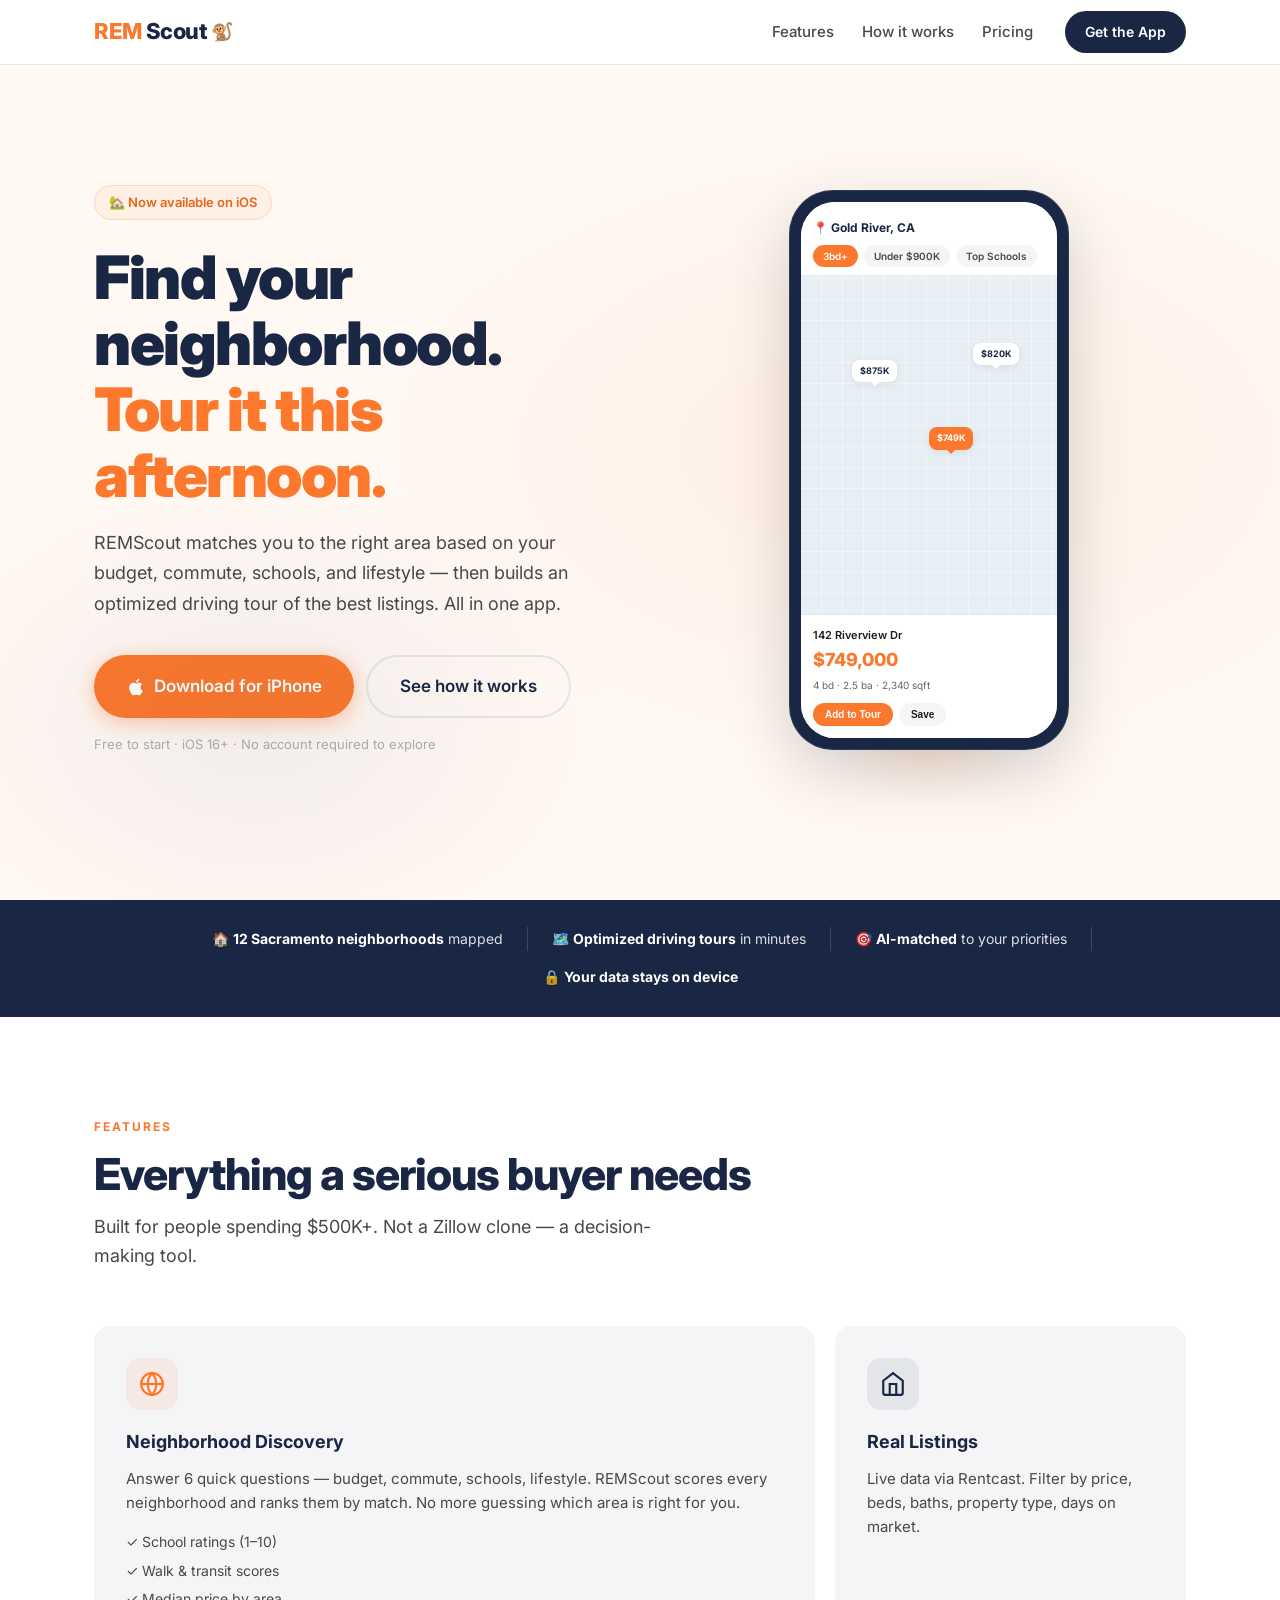
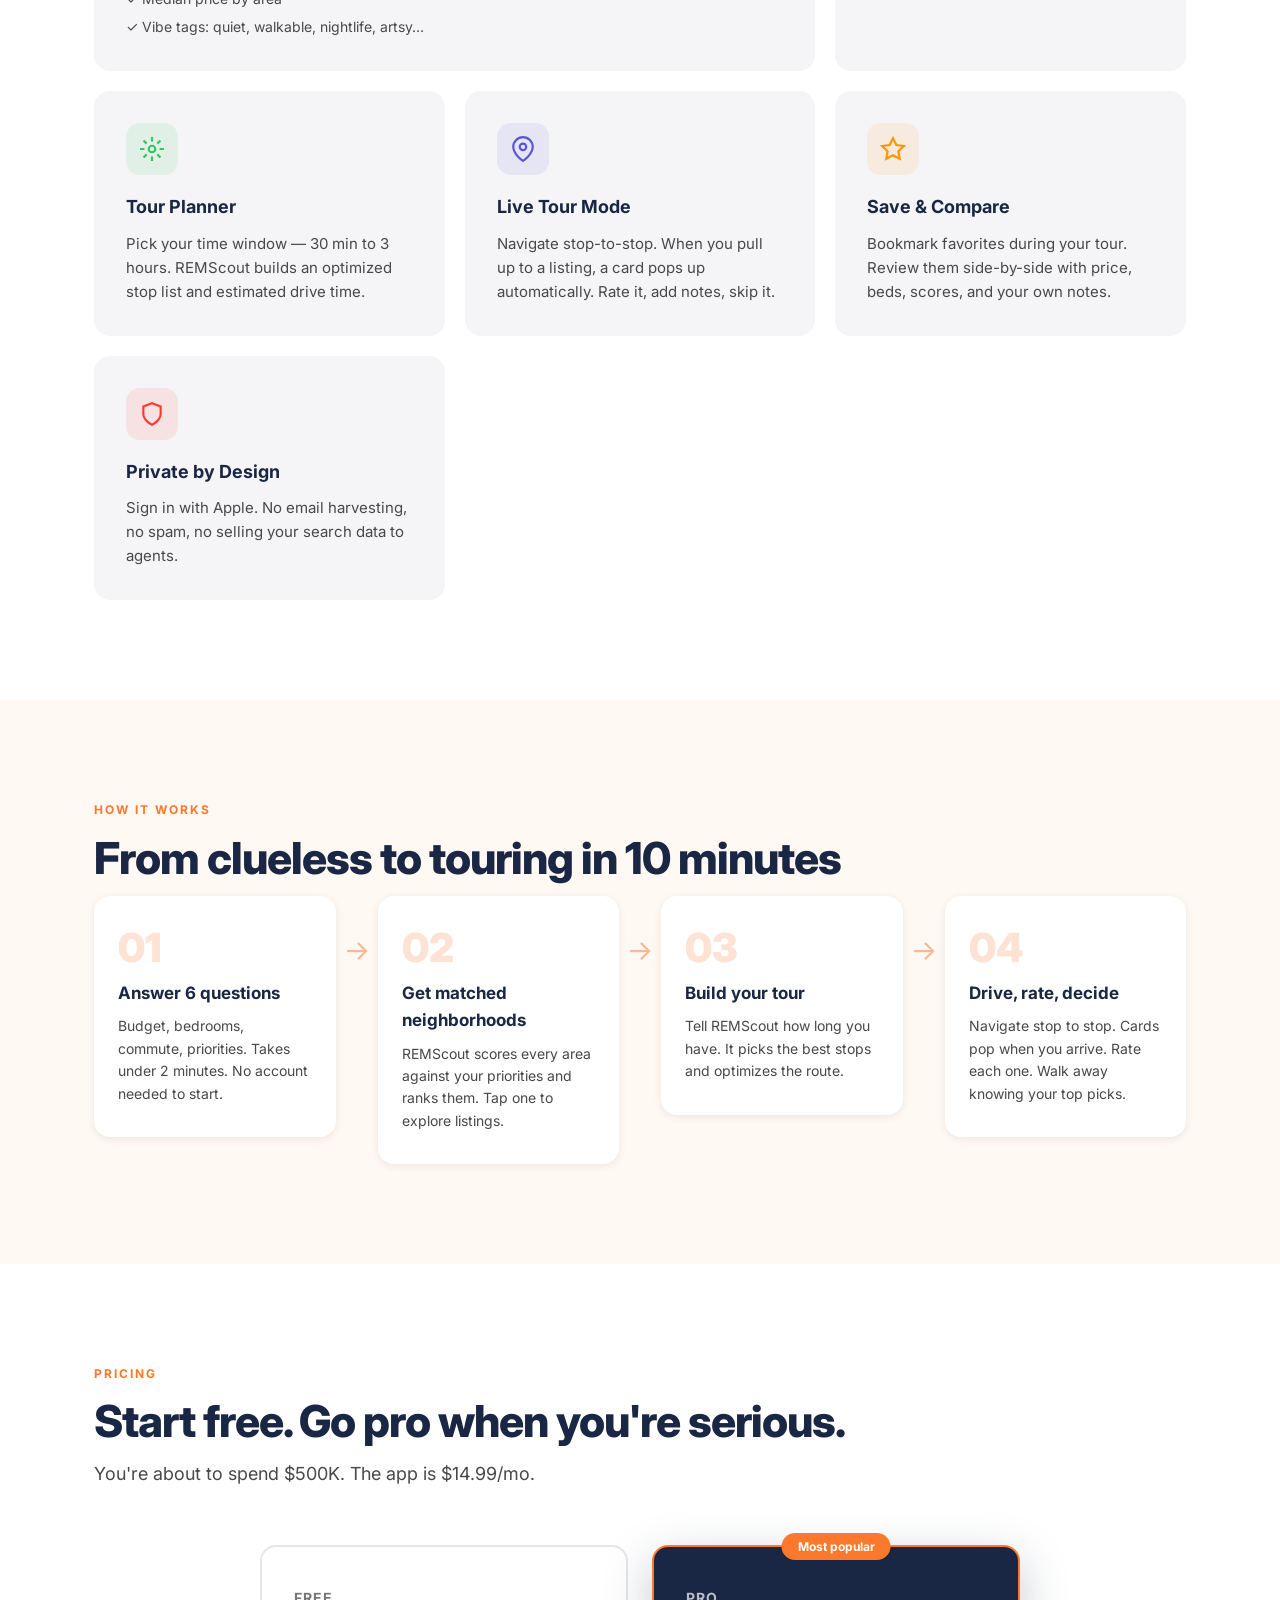
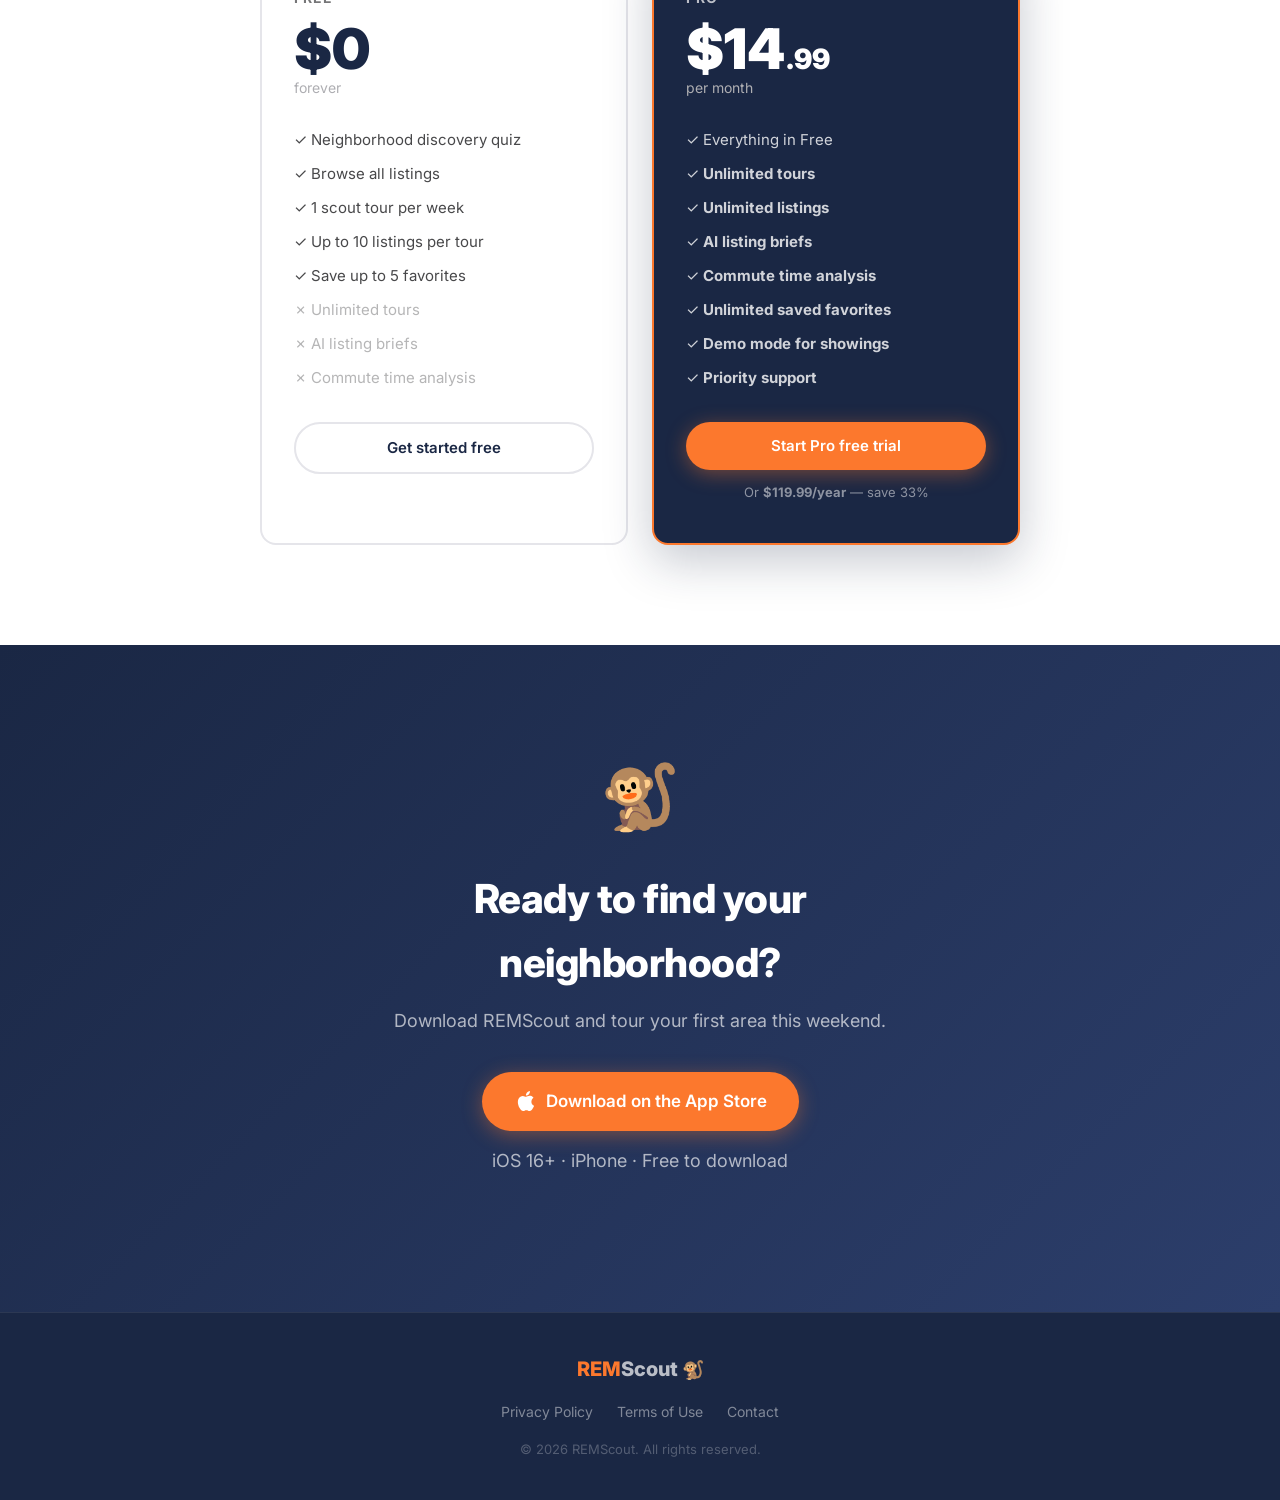
==== index.html @ 7aa23080 "Initial REMScout.com website - Hero section with phone mockup, orange/navy brand - Features grid (6 " ====
<!DOCTYPE html>
<html lang="en">
<head>
  <meta charset="UTF-8" />
  <meta name="viewport" content="width=device-width, initial-scale=1.0" />
  <title>REMScout — Find Your Neighborhood. Tour It Today.</title>
  <meta name="description" content="REMScout helps home buyers discover the right neighborhood and tour listings in one afternoon. Smart filters, optimized routes, AI-powered insights." />
  <meta property="og:title" content="REMScout — Find Your Neighborhood. Tour It Today." />
  <meta property="og:description" content="Smart neighborhood discovery and property tours for serious home buyers." />
  <meta property="og:image" content="https://remscout.com/img/og.jpg" />
  <meta name="twitter:card" content="summary_large_image" />
  <link rel="icon" type="image/png" href="/img/favicon.png" />
  <link rel="preconnect" href="https://fonts.googleapis.com" />
  <link rel="preconnect" href="https://fonts.gstatic.com" crossorigin />
  <link href="https://fonts.googleapis.com/css2?family=Inter:wght@400;500;600;700;800;900&display=swap" rel="stylesheet" />
  <link rel="stylesheet" href="/css/style.css" />
</head>
<body>

  <!-- NAV -->
  <nav class="nav" id="nav">
    <div class="nav-inner">
      <a href="/" class="nav-logo">
        <span class="logo-rem">REM</span><span class="logo-scout">Scout</span>
        <span class="logo-monkey">🐒</span>
      </a>
      <div class="nav-links">
        <a href="#features">Features</a>
        <a href="#how-it-works">How it works</a>
        <a href="#pricing">Pricing</a>
      </div>
      <a href="#download" class="btn btn-nav">Get the App</a>
      <button class="nav-hamburger" id="hamburger" aria-label="Menu">
        <span></span><span></span><span></span>
      </button>
    </div>
    <div class="nav-mobile" id="navMobile">
      <a href="#features">Features</a>
      <a href="#how-it-works">How it works</a>
      <a href="#pricing">Pricing</a>
      <a href="#download" class="btn btn-orange">Get the App</a>
    </div>
  </nav>

  <!-- HERO -->
  <section class="hero">
    <div class="hero-bg"></div>
    <div class="container">
      <div class="hero-content">
        <div class="hero-badge">🏡 Now available on iOS</div>
        <h1 class="hero-headline">
          Find your neighborhood.<br />
          <span class="highlight">Tour it this afternoon.</span>
        </h1>
        <p class="hero-sub">
          REMScout matches you to the right area based on your budget, commute, schools, and lifestyle — then builds an optimized driving tour of the best listings. All in one app.
        </p>
        <div class="hero-cta">
          <a href="#download" class="btn btn-orange btn-lg">
            <svg width="20" height="20" viewBox="0 0 24 24" fill="currentColor"><path d="M18.71 19.5c-.83 1.24-1.71 2.45-3.05 2.47-1.34.03-1.77-.79-3.29-.79-1.53 0-2 .77-3.27.82-1.31.05-2.3-1.32-3.14-2.53C4.25 17 2.94 12.45 4.7 9.39c.87-1.52 2.43-2.48 4.12-2.51 1.28-.02 2.5.87 3.29.87.78 0 2.26-1.07 3.8-.91.65.03 2.47.26 3.64 1.98-.09.06-2.17 1.28-2.15 3.81.03 3.02 2.65 4.03 2.68 4.04-.03.07-.42 1.44-1.38 2.83M13 3.5c.73-.83 1.94-1.46 2.94-1.5.13 1.17-.34 2.35-1.04 3.19-.69.85-1.83 1.51-2.95 1.42-.15-1.15.41-2.35 1.05-3.11z"/></svg>
            Download for iPhone
          </a>
          <a href="#how-it-works" class="btn btn-ghost btn-lg">See how it works</a>
        </div>
        <p class="hero-note">Free to start · iOS 16+ · No account required to explore</p>
      </div>
      <div class="hero-phone">
        <div class="phone-frame">
          <div class="phone-screen">
            <div class="phone-mockup">
              <div class="mockup-header">
                <div class="mockup-location">📍 Gold River, CA</div>
                <div class="mockup-filters">
                  <span class="chip chip-orange">3bd+</span>
                  <span class="chip">Under $900K</span>
                  <span class="chip">Top Schools</span>
                </div>
              </div>
              <div class="mockup-map">
                <div class="map-bg"></div>
                <div class="map-pin pin-1">$875K</div>
                <div class="map-pin pin-2 pin-active">$749K</div>
                <div class="map-pin pin-3">$820K</div>
                <div class="map-route"></div>
              </div>
              <div class="mockup-card">
                <div class="card-address">142 Riverview Dr</div>
                <div class="card-price">$749,000</div>
                <div class="card-details">4 bd · 2.5 ba · 2,340 sqft</div>
                <div class="card-actions">
                  <button class="card-btn card-btn-primary">Add to Tour</button>
                  <button class="card-btn card-btn-ghost">Save</button>
                </div>
              </div>
            </div>
          </div>
        </div>
        <div class="phone-glow"></div>
      </div>
    </div>
  </section>

  <!-- SOCIAL PROOF BAR -->
  <div class="proof-bar">
    <div class="container proof-inner">
      <div class="proof-item">🏠 <strong>12 Sacramento neighborhoods</strong> mapped</div>
      <div class="proof-divider"></div>
      <div class="proof-item">🗺️ <strong>Optimized driving tours</strong> in minutes</div>
      <div class="proof-divider"></div>
      <div class="proof-item">🎯 <strong>AI-matched</strong> to your priorities</div>
      <div class="proof-divider"></div>
      <div class="proof-item">🔒 <strong>Your data stays on device</strong></div>
    </div>
  </div>

  <!-- FEATURES -->
  <section class="features" id="features">
    <div class="container">
      <div class="section-label">Features</div>
      <h2 class="section-title">Everything a serious buyer needs</h2>
      <p class="section-sub">Built for people spending $500K+. Not a Zillow clone — a decision-making tool.</p>

      <div class="features-grid">

        <div class="feature-card feature-card-large">
          <div class="feature-icon-wrap" style="background: rgba(252,120,45,0.1)">
            <svg class="feature-icon" viewBox="0 0 24 24" fill="none" stroke="#FC782D" stroke-width="2"><circle cx="12" cy="12" r="10"/><path d="M12 2a15.3 15.3 0 0 1 4 10 15.3 15.3 0 0 1-4 10 15.3 15.3 0 0 1-4-10 15.3 15.3 0 0 1 4-10z"/><line x1="2" y1="12" x2="22" y2="12"/></svg>
          </div>
          <h3>Neighborhood Discovery</h3>
          <p>Answer 6 quick questions — budget, commute, schools, lifestyle. REMScout scores every neighborhood and ranks them by match. No more guessing which area is right for you.</p>
          <ul class="feature-list">
            <li>✓ School ratings (1–10)</li>
            <li>✓ Walk &amp; transit scores</li>
            <li>✓ Median price by area</li>
            <li>✓ Vibe tags: quiet, walkable, nightlife, artsy…</li>
          </ul>
        </div>

        <div class="feature-card">
          <div class="feature-icon-wrap" style="background: rgba(26,39,68,0.08)">
            <svg class="feature-icon" viewBox="0 0 24 24" fill="none" stroke="#1A2744" stroke-width="2"><path d="M3 9l9-7 9 7v11a2 2 0 0 1-2 2H5a2 2 0 0 1-2-2z"/><polyline points="9 22 9 12 15 12 15 22"/></svg>
          </div>
          <h3>Real Listings</h3>
          <p>Live data via Rentcast. Filter by price, beds, baths, property type, days on market.</p>
        </div>

        <div class="feature-card">
          <div class="feature-icon-wrap" style="background: rgba(52,199,89,0.1)">
            <svg class="feature-icon" viewBox="0 0 24 24" fill="none" stroke="#34C759" stroke-width="2"><circle cx="12" cy="12" r="3"/><path d="M12 1v4M12 19v4M4.22 4.22l2.83 2.83M16.95 16.95l2.83 2.83M1 12h4M19 12h4M4.22 19.78l2.83-2.83M16.95 7.05l2.83-2.83"/></svg>
          </div>
          <h3>Tour Planner</h3>
          <p>Pick your time window — 30 min to 3 hours. REMScout builds an optimized stop list and estimated drive time.</p>
        </div>

        <div class="feature-card">
          <div class="feature-icon-wrap" style="background: rgba(88,86,214,0.1)">
            <svg class="feature-icon" viewBox="0 0 24 24" fill="none" stroke="#5856D6" stroke-width="2"><path d="M21 10c0 7-9 13-9 13s-9-6-9-13a9 9 0 0 1 18 0z"/><circle cx="12" cy="10" r="3"/></svg>
          </div>
          <h3>Live Tour Mode</h3>
          <p>Navigate stop-to-stop. When you pull up to a listing, a card pops up automatically. Rate it, add notes, skip it.</p>
        </div>

        <div class="feature-card">
          <div class="feature-icon-wrap" style="background: rgba(255,149,0,0.1)">
            <svg class="feature-icon" viewBox="0 0 24 24" fill="none" stroke="#FF9500" stroke-width="2"><polygon points="12 2 15.09 8.26 22 9.27 17 14.14 18.18 21.02 12 17.77 5.82 21.02 7 14.14 2 9.27 8.91 8.26 12 2"/></svg>
          </div>
          <h3>Save &amp; Compare</h3>
          <p>Bookmark favorites during your tour. Review them side-by-side with price, beds, scores, and your own notes.</p>
        </div>

        <div class="feature-card">
          <div class="feature-icon-wrap" style="background: rgba(255,59,48,0.1)">
            <svg class="feature-icon" viewBox="0 0 24 24" fill="none" stroke="#FF3B30" stroke-width="2"><path d="M12 22s8-4 8-10V5l-8-3-8 3v7c0 6 8 10 8 10z"/></svg>
          </div>
          <h3>Private by Design</h3>
          <p>Sign in with Apple. No email harvesting, no spam, no selling your search data to agents.</p>
        </div>

      </div>
    </div>
  </section>

  <!-- HOW IT WORKS -->
  <section class="how-it-works" id="how-it-works">
    <div class="container">
      <div class="section-label">How it works</div>
      <h2 class="section-title">From clueless to touring in 10 minutes</h2>

      <div class="steps">
        <div class="step">
          <div class="step-number">01</div>
          <div class="step-content">
            <h3>Answer 6 questions</h3>
            <p>Budget, bedrooms, commute, priorities. Takes under 2 minutes. No account needed to start.</p>
          </div>
        </div>
        <div class="step-arrow">→</div>
        <div class="step">
          <div class="step-number">02</div>
          <div class="step-content">
            <h3>Get matched neighborhoods</h3>
            <p>REMScout scores every area against your priorities and ranks them. Tap one to explore listings.</p>
          </div>
        </div>
        <div class="step-arrow">→</div>
        <div class="step">
          <div class="step-number">03</div>
          <div class="step-content">
            <h3>Build your tour</h3>
            <p>Tell REMScout how long you have. It picks the best stops and optimizes the route.</p>
          </div>
        </div>
        <div class="step-arrow">→</div>
        <div class="step">
          <div class="step-number">04</div>
          <div class="step-content">
            <h3>Drive, rate, decide</h3>
            <p>Navigate stop to stop. Cards pop when you arrive. Rate each one. Walk away knowing your top picks.</p>
          </div>
        </div>
      </div>
    </div>
  </section>

  <!-- PRICING -->
  <section class="pricing" id="pricing">
    <div class="container">
      <div class="section-label">Pricing</div>
      <h2 class="section-title">Start free. Go pro when you're serious.</h2>
      <p class="section-sub">You're about to spend $500K. The app is $14.99/mo.</p>

      <div class="pricing-cards">

        <div class="pricing-card">
          <div class="pricing-tier">Free</div>
          <div class="pricing-price">$0</div>
          <div class="pricing-period">forever</div>
          <ul class="pricing-features">
            <li>✓ Neighborhood discovery quiz</li>
            <li>✓ Browse all listings</li>
            <li>✓ 1 scout tour per week</li>
            <li>✓ Up to 10 listings per tour</li>
            <li>✓ Save up to 5 favorites</li>
            <li class="muted">✗ Unlimited tours</li>
            <li class="muted">✗ AI listing briefs</li>
            <li class="muted">✗ Commute time analysis</li>
          </ul>
          <a href="#download" class="btn btn-outline btn-full">Get started free</a>
        </div>

        <div class="pricing-card pricing-card-featured">
          <div class="pricing-badge">Most popular</div>
          <div class="pricing-tier">Pro</div>
          <div class="pricing-price">$14<span>.99</span></div>
          <div class="pricing-period">per month</div>
          <ul class="pricing-features">
            <li>✓ Everything in Free</li>
            <li>✓ <strong>Unlimited tours</strong></li>
            <li>✓ <strong>Unlimited listings</strong></li>
            <li>✓ <strong>AI listing briefs</strong></li>
            <li>✓ <strong>Commute time analysis</strong></li>
            <li>✓ <strong>Unlimited saved favorites</strong></li>
            <li>✓ <strong>Demo mode for showings</strong></li>
            <li>✓ <strong>Priority support</strong></li>
          </ul>
          <a href="#download" class="btn btn-orange btn-full">Start Pro free trial</a>
          <p class="pricing-note">Or <strong>$119.99/year</strong> — save 33%</p>
        </div>

      </div>
    </div>
  </section>

  <!-- CTA / DOWNLOAD -->
  <section class="download" id="download">
    <div class="container">
      <div class="download-inner">
        <div class="download-monkey">🐒</div>
        <h2>Ready to find your neighborhood?</h2>
        <p>Download REMScout and tour your first area this weekend.</p>
        <a href="#" class="btn btn-orange btn-lg app-store-btn">
          <svg width="24" height="24" viewBox="0 0 24 24" fill="currentColor"><path d="M18.71 19.5c-.83 1.24-1.71 2.45-3.05 2.47-1.34.03-1.77-.79-3.29-.79-1.53 0-2 .77-3.27.82-1.31.05-2.3-1.32-3.14-2.53C4.25 17 2.94 12.45 4.7 9.39c.87-1.52 2.43-2.48 4.12-2.51 1.28-.02 2.5.87 3.29.87.78 0 2.26-1.07 3.8-.91.65.03 2.47.26 3.64 1.98-.09.06-2.17 1.28-2.15 3.81.03 3.02 2.65 4.03 2.68 4.04-.03.07-.42 1.44-1.38 2.83M13 3.5c.73-.83 1.94-1.46 2.94-1.5.13 1.17-.34 2.35-1.04 3.19-.69.85-1.83 1.51-2.95 1.42-.15-1.15.41-2.35 1.05-3.11z"/></svg>
          Download on the App Store
        </a>
        <p class="download-note">iOS 16+ · iPhone · Free to download</p>
      </div>
    </div>
  </section>

  <!-- FOOTER -->
  <footer class="footer">
    <div class="container footer-inner">
      <div class="footer-logo">
        <span class="logo-rem">REM</span><span class="logo-scout">Scout</span>
        <span class="logo-monkey">🐒</span>
      </div>
      <div class="footer-links">
        <a href="/privacy">Privacy Policy</a>
        <a href="/terms">Terms of Use</a>
        <a href="mailto:hello@remscout.com">Contact</a>
      </div>
      <p class="footer-copy">© 2026 REMScout. All rights reserved.</p>
    </div>
  </footer>

  <script src="/js/main.js"></script>
</body>
</html>
---- css/style.css ----
/* ============================================================
   REMScout.com — Main Stylesheet
   Colors: Orange #FC782D · Navy #1A2744 · Cream #FFF8F3
   ============================================================ */

*, *::before, *::after { box-sizing: border-box; margin: 0; padding: 0; }

:root {
  --orange:     #FC782D;
  --orange-dark:#E5661A;
  --orange-lite:#FFF0E6;
  --navy:       #1A2744;
  --navy-lite:  #2C3E6B;
  --cream:      #FFF8F3;
  --gray-1:     #F5F5F7;
  --gray-2:     #E5E5EA;
  --gray-3:     #AEAEB2;
  --gray-4:     #636366;
  --text:       #1C1C1E;
  --text-sub:   #48484A;
  --white:      #FFFFFF;
  --radius:     16px;
  --radius-sm:  10px;
  --shadow-sm:  0 2px 8px rgba(0,0,0,0.08);
  --shadow-md:  0 8px 32px rgba(0,0,0,0.12);
  --shadow-lg:  0 24px 64px rgba(0,0,0,0.16);
}

html { scroll-behavior: smooth; }

body {
  font-family: 'Inter', -apple-system, BlinkMacSystemFont, sans-serif;
  color: var(--text);
  background: var(--white);
  line-height: 1.6;
  -webkit-font-smoothing: antialiased;
}

.container {
  max-width: 1140px;
  margin: 0 auto;
  padding: 0 24px;
}

/* ---- BUTTONS ---- */
.btn {
  display: inline-flex;
  align-items: center;
  gap: 8px;
  padding: 12px 24px;
  border-radius: 50px;
  font-weight: 600;
  font-size: 15px;
  text-decoration: none;
  transition: all 0.2s ease;
  cursor: pointer;
  border: none;
  white-space: nowrap;
}
.btn-orange {
  background: var(--orange);
  color: var(--white);
  box-shadow: 0 4px 20px rgba(252,120,45,0.4);
}
.btn-orange:hover { background: var(--orange-dark); transform: translateY(-1px); box-shadow: 0 6px 24px rgba(252,120,45,0.5); }
.btn-ghost { background: transparent; color: var(--navy); border: 2px solid var(--gray-2); }
.btn-ghost:hover { border-color: var(--orange); color: var(--orange); }
.btn-outline { background: transparent; color: var(--navy); border: 2px solid var(--gray-2); }
.btn-outline:hover { border-color: var(--navy); background: var(--gray-1); }
.btn-nav { background: var(--navy); color: var(--white); padding: 10px 20px; font-size: 14px; }
.btn-nav:hover { background: var(--navy-lite); }
.btn-lg { padding: 16px 32px; font-size: 17px; }
.btn-full { width: 100%; justify-content: center; }

/* ---- NAV ---- */
.nav {
  position: fixed;
  top: 0; left: 0; right: 0;
  z-index: 100;
  background: rgba(255,255,255,0.92);
  backdrop-filter: blur(12px);
  -webkit-backdrop-filter: blur(12px);
  border-bottom: 1px solid var(--gray-2);
  transition: box-shadow 0.2s;
}
.nav.scrolled { box-shadow: var(--shadow-sm); }
.nav-inner {
  max-width: 1140px;
  margin: 0 auto;
  padding: 0 24px;
  height: 64px;
  display: flex;
  align-items: center;
  gap: 32px;
}
.nav-logo {
  font-size: 22px;
  font-weight: 800;
  text-decoration: none;
  letter-spacing: -0.5px;
  display: flex;
  align-items: center;
  gap: 4px;
}
.logo-rem    { color: var(--orange); }
.logo-scout  { color: var(--navy); }
.logo-monkey { font-size: 18px; }
.nav-links { display: flex; gap: 28px; margin-left: auto; }
.nav-links a { text-decoration: none; color: var(--text-sub); font-size: 15px; font-weight: 500; transition: color 0.2s; }
.nav-links a:hover { color: var(--orange); }
.nav-hamburger { display: none; flex-direction: column; gap: 5px; background: none; border: none; cursor: pointer; padding: 4px; }
.nav-hamburger span { display: block; width: 22px; height: 2px; background: var(--text); border-radius: 2px; transition: all 0.2s; }
.nav-mobile { display: none; flex-direction: column; gap: 8px; padding: 16px 24px 20px; border-top: 1px solid var(--gray-2); }
.nav-mobile a { text-decoration: none; color: var(--text); font-weight: 500; padding: 10px 0; }
.nav-mobile.open { display: flex; }

/* ---- HERO ---- */
.hero {
  min-height: 100vh;
  background: var(--cream);
  display: flex;
  align-items: center;
  padding: 120px 0 80px;
  position: relative;
  overflow: hidden;
}
.hero-bg {
  position: absolute;
  inset: 0;
  background:
    radial-gradient(ellipse 60% 50% at 70% 50%, rgba(252,120,45,0.08) 0%, transparent 70%),
    radial-gradient(ellipse 40% 40% at 20% 80%, rgba(26,39,68,0.05) 0%, transparent 70%);
  pointer-events: none;
}
.hero .container {
  display: grid;
  grid-template-columns: 1fr 1fr;
  gap: 64px;
  align-items: center;
}
.hero-badge {
  display: inline-flex;
  align-items: center;
  gap: 8px;
  background: var(--orange-lite);
  color: var(--orange-dark);
  font-size: 13px;
  font-weight: 600;
  padding: 6px 14px;
  border-radius: 50px;
  margin-bottom: 24px;
  border: 1px solid rgba(252,120,45,0.2);
}
.hero-headline {
  font-size: clamp(36px, 5vw, 60px);
  font-weight: 900;
  line-height: 1.1;
  letter-spacing: -1.5px;
  color: var(--navy);
  margin-bottom: 20px;
}
.hero-headline .highlight {
  color: var(--orange);
  position: relative;
}
.hero-sub {
  font-size: 18px;
  color: var(--text-sub);
  margin-bottom: 36px;
  max-width: 480px;
  line-height: 1.7;
}
.hero-cta { display: flex; gap: 12px; flex-wrap: wrap; margin-bottom: 16px; }
.hero-note { font-size: 13px; color: var(--gray-3); }

/* ---- PHONE MOCKUP ---- */
.hero-phone {
  display: flex;
  justify-content: center;
  align-items: center;
  position: relative;
}
.phone-frame {
  width: 280px;
  height: 560px;
  background: var(--navy);
  border-radius: 44px;
  padding: 12px;
  box-shadow: var(--shadow-lg), 0 0 0 1px rgba(255,255,255,0.1) inset;
  position: relative;
  z-index: 2;
}
.phone-screen {
  width: 100%;
  height: 100%;
  background: var(--white);
  border-radius: 34px;
  overflow: hidden;
}
.phone-glow {
  position: absolute;
  width: 200px;
  height: 200px;
  background: radial-gradient(circle, rgba(252,120,45,0.3), transparent 70%);
  bottom: -40px;
  left: 50%;
  transform: translateX(-50%);
  z-index: 1;
  filter: blur(20px);
}
.phone-mockup { height: 100%; display: flex; flex-direction: column; }
.mockup-header { padding: 16px 12px 8px; background: var(--white); }
.mockup-location { font-size: 12px; font-weight: 700; color: var(--navy); margin-bottom: 8px; }
.mockup-filters { display: flex; gap: 6px; flex-wrap: wrap; }
.chip { font-size: 10px; font-weight: 600; padding: 3px 10px; border-radius: 50px; background: var(--gray-1); color: var(--text-sub); }
.chip-orange { background: var(--orange); color: var(--white); }
.mockup-map { flex: 1; background: #E8EFF4; position: relative; overflow: hidden; }
.map-bg {
  position: absolute; inset: 0;
  background:
    repeating-linear-gradient(0deg, transparent, transparent 20px, rgba(255,255,255,0.4) 20px, rgba(255,255,255,0.4) 21px),
    repeating-linear-gradient(90deg, transparent, transparent 20px, rgba(255,255,255,0.4) 20px, rgba(255,255,255,0.4) 21px);
}
.map-pin {
  position: absolute;
  background: var(--white);
  color: var(--navy);
  font-size: 9px;
  font-weight: 700;
  padding: 4px 8px;
  border-radius: 8px;
  box-shadow: var(--shadow-sm);
  white-space: nowrap;
}
.map-pin::after {
  content: '';
  position: absolute;
  bottom: -4px; left: 50%;
  transform: translateX(-50%);
  width: 0; height: 0;
  border-left: 4px solid transparent;
  border-right: 4px solid transparent;
  border-top: 4px solid var(--white);
}
.pin-active { background: var(--orange); color: var(--white); }
.pin-active::after { border-top-color: var(--orange); }
.pin-1 { top: 25%; left: 20%; }
.pin-2 { top: 45%; left: 50%; }
.pin-3 { top: 20%; right: 15%; }
.mockup-card {
  padding: 12px;
  background: var(--white);
  border-top: 1px solid var(--gray-2);
}
.card-address { font-size: 11px; font-weight: 600; color: var(--text); }
.card-price { font-size: 18px; font-weight: 800; color: var(--orange); margin: 2px 0; }
.card-details { font-size: 10px; color: var(--gray-4); margin-bottom: 10px; }
.card-actions { display: flex; gap: 6px; }
.card-btn { font-size: 10px; font-weight: 600; padding: 6px 12px; border-radius: 50px; border: none; cursor: pointer; }
.card-btn-primary { background: var(--orange); color: var(--white); }
.card-btn-ghost { background: var(--gray-1); color: var(--text); }

/* ---- PROOF BAR ---- */
.proof-bar {
  background: var(--navy);
  padding: 20px 0;
}
.proof-inner {
  display: flex;
  align-items: center;
  justify-content: center;
  gap: 0;
  flex-wrap: wrap;
}
.proof-item {
  color: rgba(255,255,255,0.85);
  font-size: 14px;
  padding: 8px 24px;
}
.proof-item strong { color: var(--white); }
.proof-divider { width: 1px; height: 24px; background: rgba(255,255,255,0.15); }

/* ---- SECTION COMMONS ---- */
.section-label {
  font-size: 12px;
  font-weight: 700;
  letter-spacing: 2px;
  text-transform: uppercase;
  color: var(--orange);
  margin-bottom: 12px;
}
.section-title {
  font-size: clamp(28px, 4vw, 44px);
  font-weight: 800;
  letter-spacing: -1px;
  color: var(--navy);
  margin-bottom: 12px;
  line-height: 1.2;
}
.section-sub {
  font-size: 18px;
  color: var(--text-sub);
  max-width: 560px;
  margin-bottom: 56px;
}

/* ---- FEATURES ---- */
.features { padding: 100px 0; background: var(--white); }
.features-grid {
  display: grid;
  grid-template-columns: repeat(3, 1fr);
  gap: 20px;
}
.feature-card-large { grid-column: span 2; }
.feature-card {
  background: var(--gray-1);
  border-radius: var(--radius);
  padding: 32px;
  transition: transform 0.2s, box-shadow 0.2s;
}
.feature-card:hover { transform: translateY(-4px); box-shadow: var(--shadow-md); }
.feature-icon-wrap {
  width: 52px; height: 52px;
  border-radius: 14px;
  display: flex; align-items: center; justify-content: center;
  margin-bottom: 18px;
}
.feature-icon { width: 26px; height: 26px; }
.feature-card h3 { font-size: 18px; font-weight: 700; color: var(--navy); margin-bottom: 10px; }
.feature-card p { font-size: 15px; color: var(--text-sub); line-height: 1.6; }
.feature-list { list-style: none; margin-top: 16px; display: flex; flex-direction: column; gap: 6px; }
.feature-list li { font-size: 14px; color: var(--text-sub); }

/* ---- HOW IT WORKS ---- */
.how-it-works { padding: 100px 0; background: var(--cream); }
.steps {
  display: flex;
  align-items: flex-start;
  gap: 0;
  margin-top: 8px;
}
.step {
  flex: 1;
  padding: 32px 24px;
  background: var(--white);
  border-radius: var(--radius);
  box-shadow: var(--shadow-sm);
}
.step-arrow {
  font-size: 28px;
  color: var(--orange);
  padding: 0 8px;
  margin-top: 32px;
  flex-shrink: 0;
  opacity: 0.5;
}
.step-number {
  font-size: 40px;
  font-weight: 900;
  color: var(--orange);
  opacity: 0.2;
  line-height: 1;
  margin-bottom: 12px;
}
.step h3 { font-size: 17px; font-weight: 700; color: var(--navy); margin-bottom: 8px; }
.step p { font-size: 14px; color: var(--text-sub); line-height: 1.6; }

/* ---- PRICING ---- */
.pricing { padding: 100px 0; background: var(--white); }
.pricing-cards {
  display: grid;
  grid-template-columns: 1fr 1fr;
  gap: 24px;
  max-width: 760px;
  margin: 0 auto;
}
.pricing-card {
  border: 2px solid var(--gray-2);
  border-radius: var(--radius);
  padding: 40px 32px;
  position: relative;
}
.pricing-card-featured {
  border-color: var(--orange);
  background: var(--navy);
  color: var(--white);
  box-shadow: 0 16px 48px rgba(26,39,68,0.25);
}
.pricing-badge {
  position: absolute;
  top: -14px; left: 50%;
  transform: translateX(-50%);
  background: var(--orange);
  color: var(--white);
  font-size: 12px;
  font-weight: 700;
  padding: 4px 16px;
  border-radius: 50px;
  white-space: nowrap;
}
.pricing-tier { font-size: 14px; font-weight: 700; letter-spacing: 1px; text-transform: uppercase; margin-bottom: 12px; opacity: 0.6; }
.pricing-card-featured .pricing-tier { color: var(--white); opacity: 0.7; }
.pricing-price { font-size: 56px; font-weight: 900; color: var(--navy); line-height: 1; }
.pricing-price span { font-size: 28px; }
.pricing-card-featured .pricing-price { color: var(--white); }
.pricing-period { font-size: 14px; color: var(--gray-3); margin-bottom: 28px; }
.pricing-features { list-style: none; display: flex; flex-direction: column; gap: 10px; margin-bottom: 32px; }
.pricing-features li { font-size: 15px; color: var(--text-sub); }
.pricing-card-featured .pricing-features li { color: rgba(255,255,255,0.8); }
.pricing-features li.muted { opacity: 0.4; }
.pricing-note { text-align: center; font-size: 13px; margin-top: 12px; color: var(--gray-3); }
.pricing-card-featured .pricing-note { color: rgba(255,255,255,0.5); }

/* ---- DOWNLOAD ---- */
.download {
  padding: 100px 0;
  background: linear-gradient(135deg, var(--navy) 0%, #2C3E6B 100%);
}
.download-inner {
  text-align: center;
  max-width: 560px;
  margin: 0 auto;
}
.download-monkey { font-size: 64px; margin-bottom: 20px; display: block; }
.download h2 { font-size: clamp(28px, 4vw, 40px); font-weight: 800; color: var(--white); margin-bottom: 12px; letter-spacing: -0.5px; }
.download p { font-size: 18px; color: rgba(255,255,255,0.65); margin-bottom: 36px; }
.app-store-btn { margin: 0 auto; }
.download-note { font-size: 13px; color: rgba(255,255,255,0.35); margin-top: 16px; }

/* ---- FOOTER ---- */
.footer { background: var(--navy); border-top: 1px solid rgba(255,255,255,0.08); padding: 40px 0; }
.footer-inner { display: flex; flex-direction: column; align-items: center; gap: 16px; }
.footer-logo { font-size: 20px; font-weight: 800; }
.footer-logo .logo-scout { color: rgba(255,255,255,0.7); }
.footer-links { display: flex; gap: 24px; }
.footer-links a { text-decoration: none; color: rgba(255,255,255,0.45); font-size: 14px; transition: color 0.2s; }
.footer-links a:hover { color: var(--orange); }
.footer-copy { font-size: 13px; color: rgba(255,255,255,0.25); }

/* ---- RESPONSIVE ---- */
@media (max-width: 900px) {
  .hero .container { grid-template-columns: 1fr; text-align: center; gap: 48px; }
  .hero-sub { margin: 0 auto 36px; }
  .hero-cta { justify-content: center; }
  .hero-phone { order: -1; }
  .phone-frame { width: 240px; height: 480px; }
  .features-grid { grid-template-columns: 1fr 1fr; }
  .feature-card-large { grid-column: span 2; }
  .steps { flex-direction: column; gap: 16px; }
  .step-arrow { display: none; }
  .pricing-cards { grid-template-columns: 1fr; max-width: 420px; }
  .proof-inner { gap: 8px; }
  .proof-divider { display: none; }
}

@media (max-width: 600px) {
  .nav-links { display: none; }
  .btn-nav { display: none; }
  .nav-hamburger { display: flex; margin-left: auto; }
  .features-grid { grid-template-columns: 1fr; }
  .feature-card-large { grid-column: span 1; }
  .hero-cta { flex-direction: column; align-items: center; }
  .btn-lg { width: 100%; justify-content: center; }
}

/* ---- ANIMATIONS ---- */
@keyframes fadeUp {
  from { opacity: 0; transform: translateY(24px); }
  to   { opacity: 1; transform: translateY(0); }
}
.animate { opacity: 0; }
.animate.visible { animation: fadeUp 0.5s ease forwards; }
.animate:nth-child(2) { animation-delay: 0.1s; }
.animate:nth-child(3) { animation-delay: 0.2s; }
.animate:nth-child(4) { animation-delay: 0.3s; }
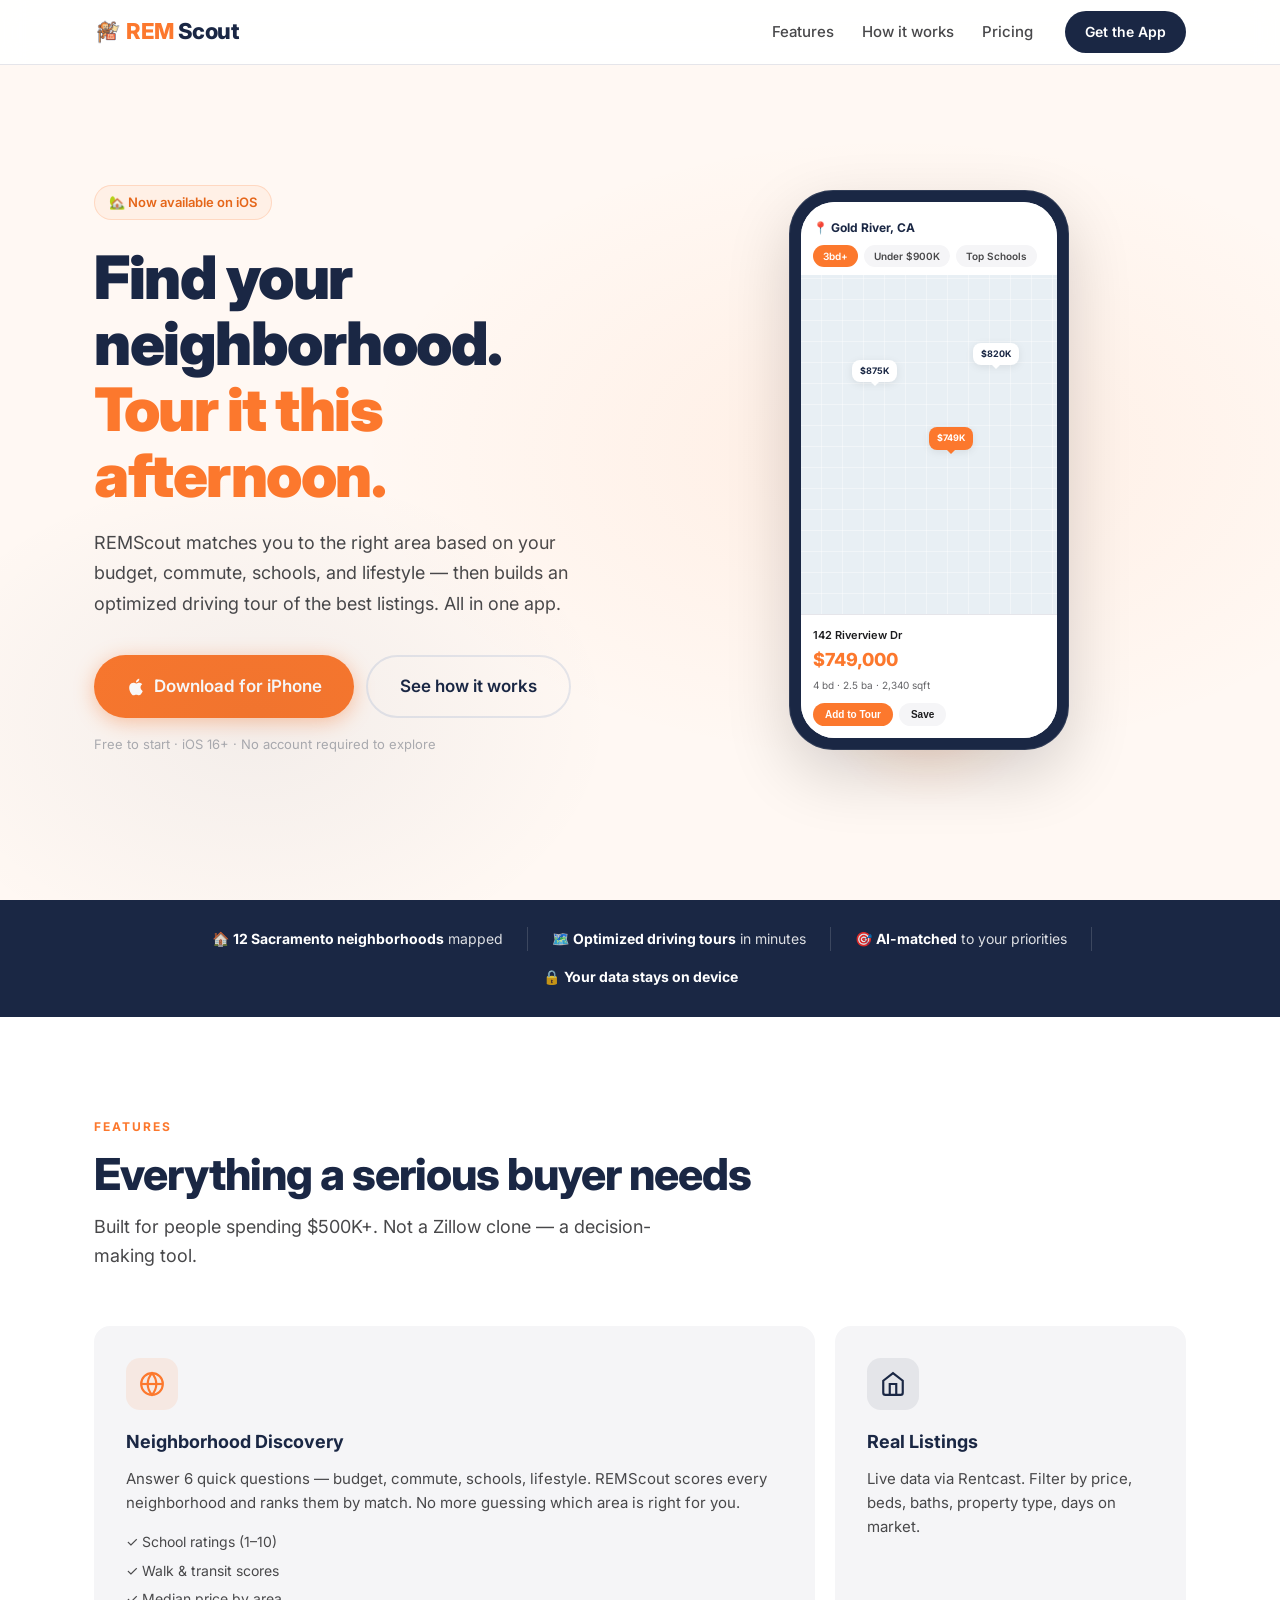
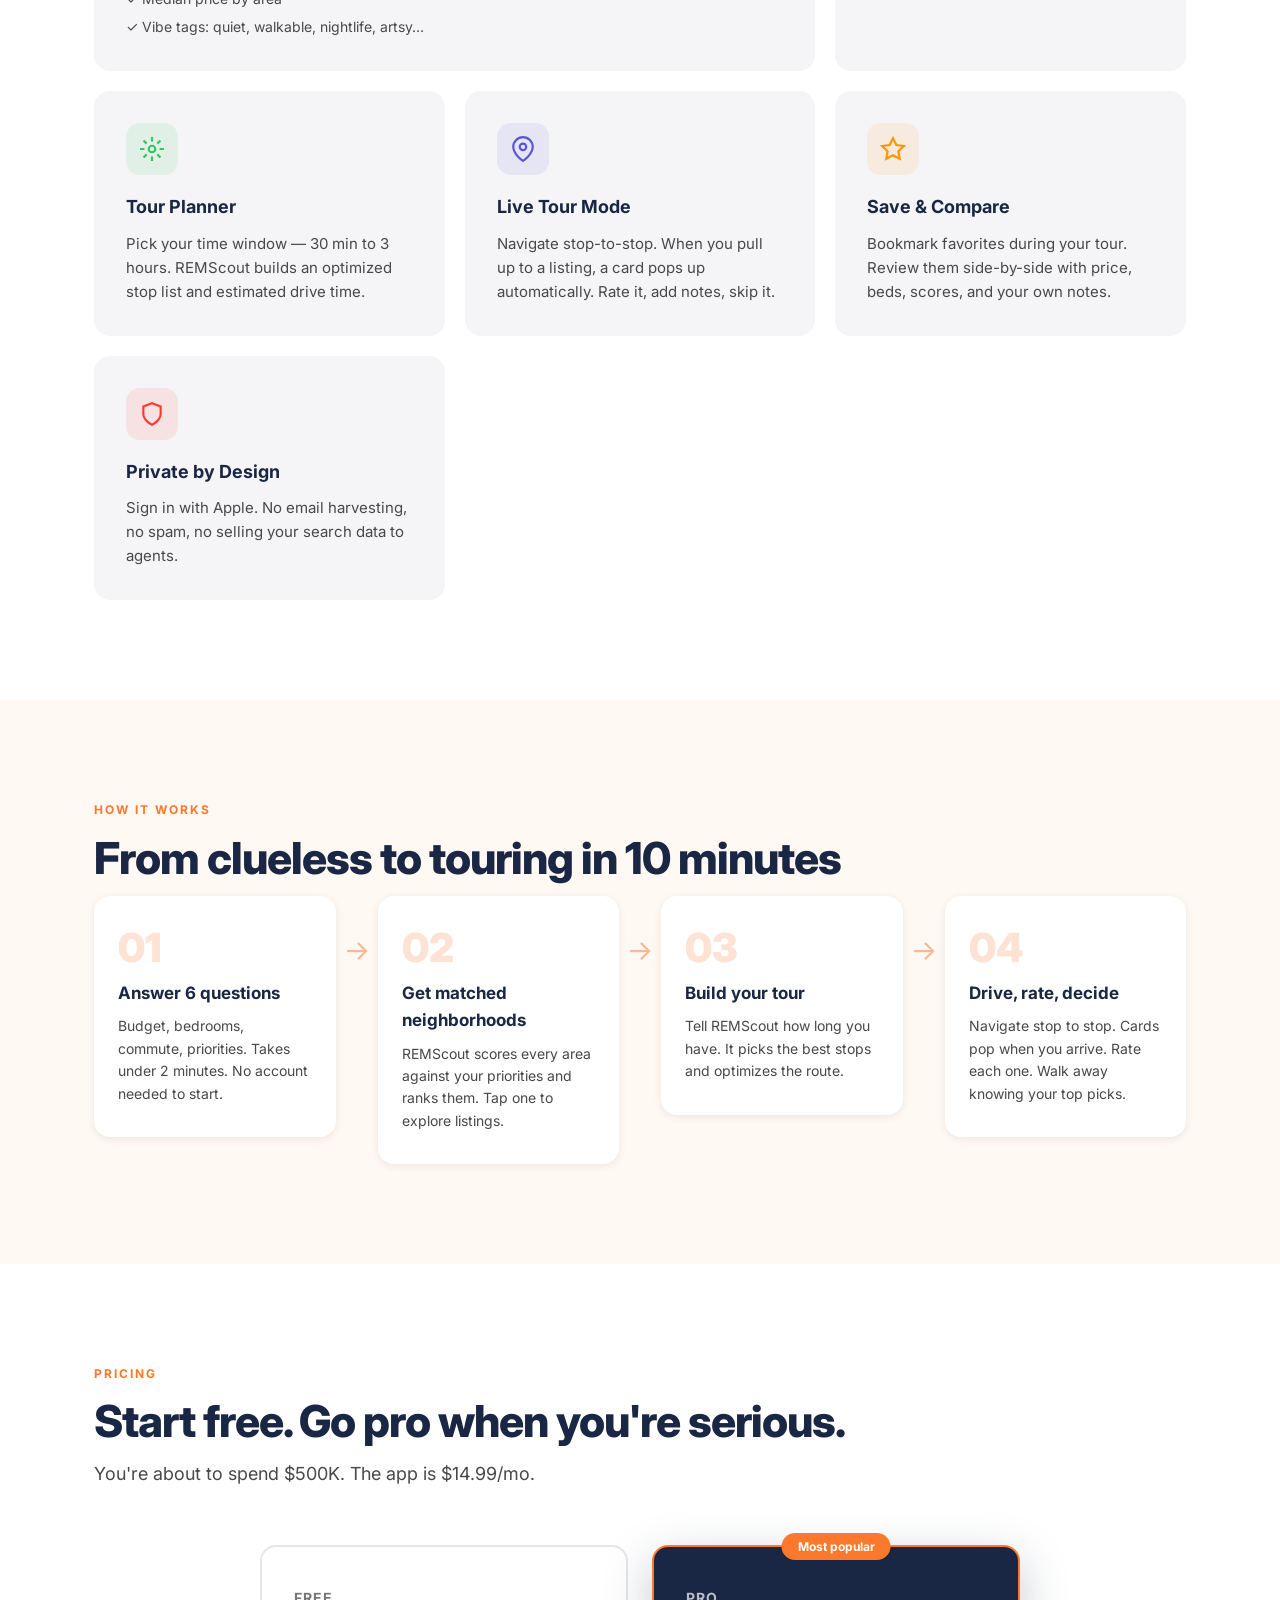
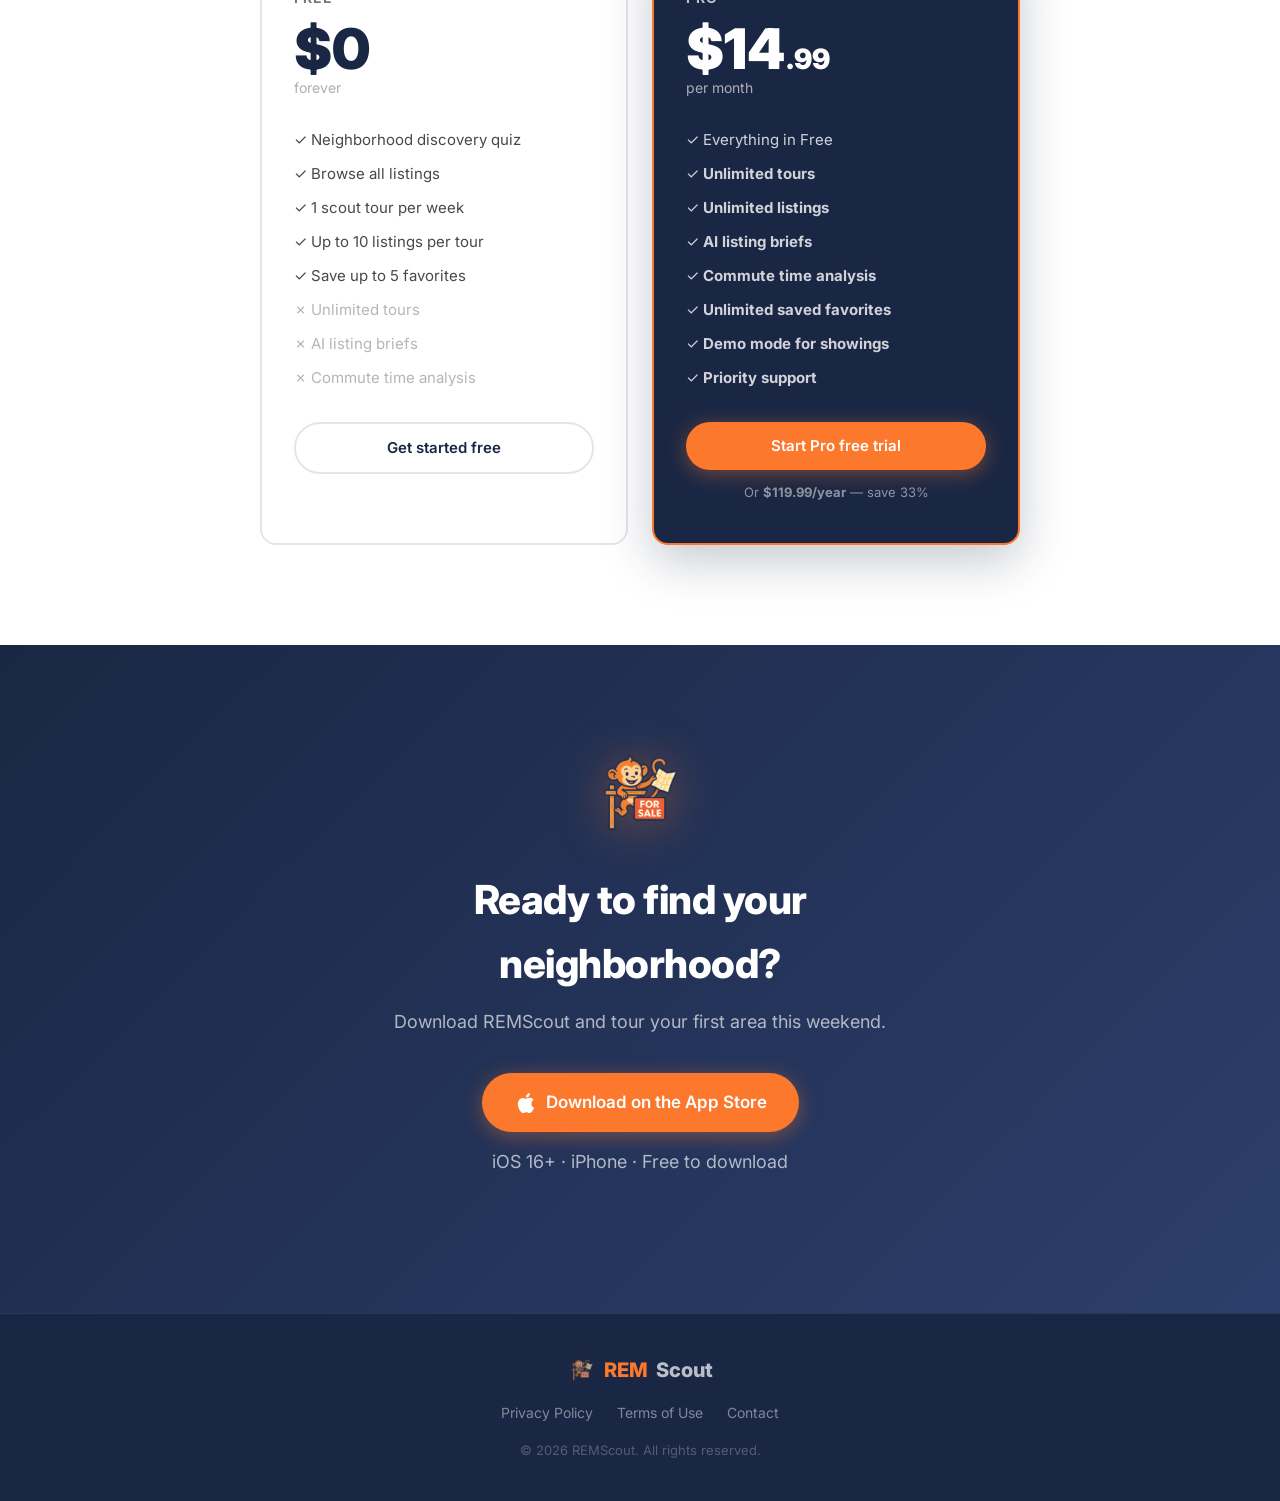
==== commit ebc9fc29: "Add monkey mark to nav, hero CTA, and footer - Real logo asset (monkey-mark.png) in /img/ - Nav: mon" ====
--- a/index.html
+++ b/index.html
@@ -21,8 +21,8 @@
   <nav class="nav" id="nav">
     <div class="nav-inner">
       <a href="/" class="nav-logo">
+        <img src="/img/monkey-mark.png" alt="" class="nav-monkey" onerror="this.replaceWith(document.createTextNode('🐒'))">
         <span class="logo-rem">REM</span><span class="logo-scout">Scout</span>
-        <span class="logo-monkey">🐒</span>
       </a>
       <div class="nav-links">
         <a href="#features">Features</a>
@@ -275,7 +275,9 @@
   <section class="download" id="download">
     <div class="container">
       <div class="download-inner">
-        <div class="download-monkey">🐒</div>
+        <div class="download-monkey">
+          <img src="/img/monkey-mark.png" alt="REMScout monkey" class="download-monkey-img" onerror="this.outerHTML='<span style=&quot;font-size:72px&quot;>🐒</span>'">
+        </div>
         <h2>Ready to find your neighborhood?</h2>
         <p>Download REMScout and tour your first area this weekend.</p>
         <a href="#" class="btn btn-orange btn-lg app-store-btn">
@@ -291,8 +293,8 @@
   <footer class="footer">
     <div class="container footer-inner">
       <div class="footer-logo">
+        <img src="/img/monkey-mark.png" alt="" class="footer-monkey" onerror="this.style.display='none'">
         <span class="logo-rem">REM</span><span class="logo-scout">Scout</span>
-        <span class="logo-monkey">🐒</span>
       </div>
       <div class="footer-links">
         <a href="/privacy">Privacy Policy</a>
--- a/css/style.css
+++ b/css/style.css
@@ -105,6 +105,7 @@
 .logo-rem    { color: var(--orange); }
 .logo-scout  { color: var(--navy); }
 .logo-monkey { font-size: 18px; }
+.nav-monkey { width: 28px; height: 28px; object-fit: contain; }
 .nav-links { display: flex; gap: 28px; margin-left: auto; }
 .nav-links a { text-decoration: none; color: var(--text-sub); font-size: 15px; font-weight: 500; transition: color 0.2s; }
 .nav-links a:hover { color: var(--orange); }
@@ -421,7 +422,12 @@
   max-width: 560px;
   margin: 0 auto;
 }
-.download-monkey { font-size: 64px; margin-bottom: 20px; display: block; }
+.download-monkey { margin-bottom: 20px; }
+.download-monkey-img { width: 96px; height: 96px; object-fit: contain; filter: drop-shadow(0 4px 24px rgba(252,120,45,0.4)); animation: float 3s ease-in-out infinite; }
+@keyframes float {
+  0%, 100% { transform: translateY(0); }
+  50%       { transform: translateY(-10px); }
+}
 .download h2 { font-size: clamp(28px, 4vw, 40px); font-weight: 800; color: var(--white); margin-bottom: 12px; letter-spacing: -0.5px; }
 .download p { font-size: 18px; color: rgba(255,255,255,0.65); margin-bottom: 36px; }
 .app-store-btn { margin: 0 auto; }
@@ -430,7 +436,8 @@
 /* ---- FOOTER ---- */
 .footer { background: var(--navy); border-top: 1px solid rgba(255,255,255,0.08); padding: 40px 0; }
 .footer-inner { display: flex; flex-direction: column; align-items: center; gap: 16px; }
-.footer-logo { font-size: 20px; font-weight: 800; }
+.footer-logo { font-size: 20px; font-weight: 800; display: flex; align-items: center; gap: 8px; }
+.footer-monkey { width: 28px; height: 28px; object-fit: contain; opacity: 0.7; }
 .footer-logo .logo-scout { color: rgba(255,255,255,0.7); }
 .footer-links { display: flex; gap: 24px; }
 .footer-links a { text-decoration: none; color: rgba(255,255,255,0.45); font-size: 14px; transition: color 0.2s; }
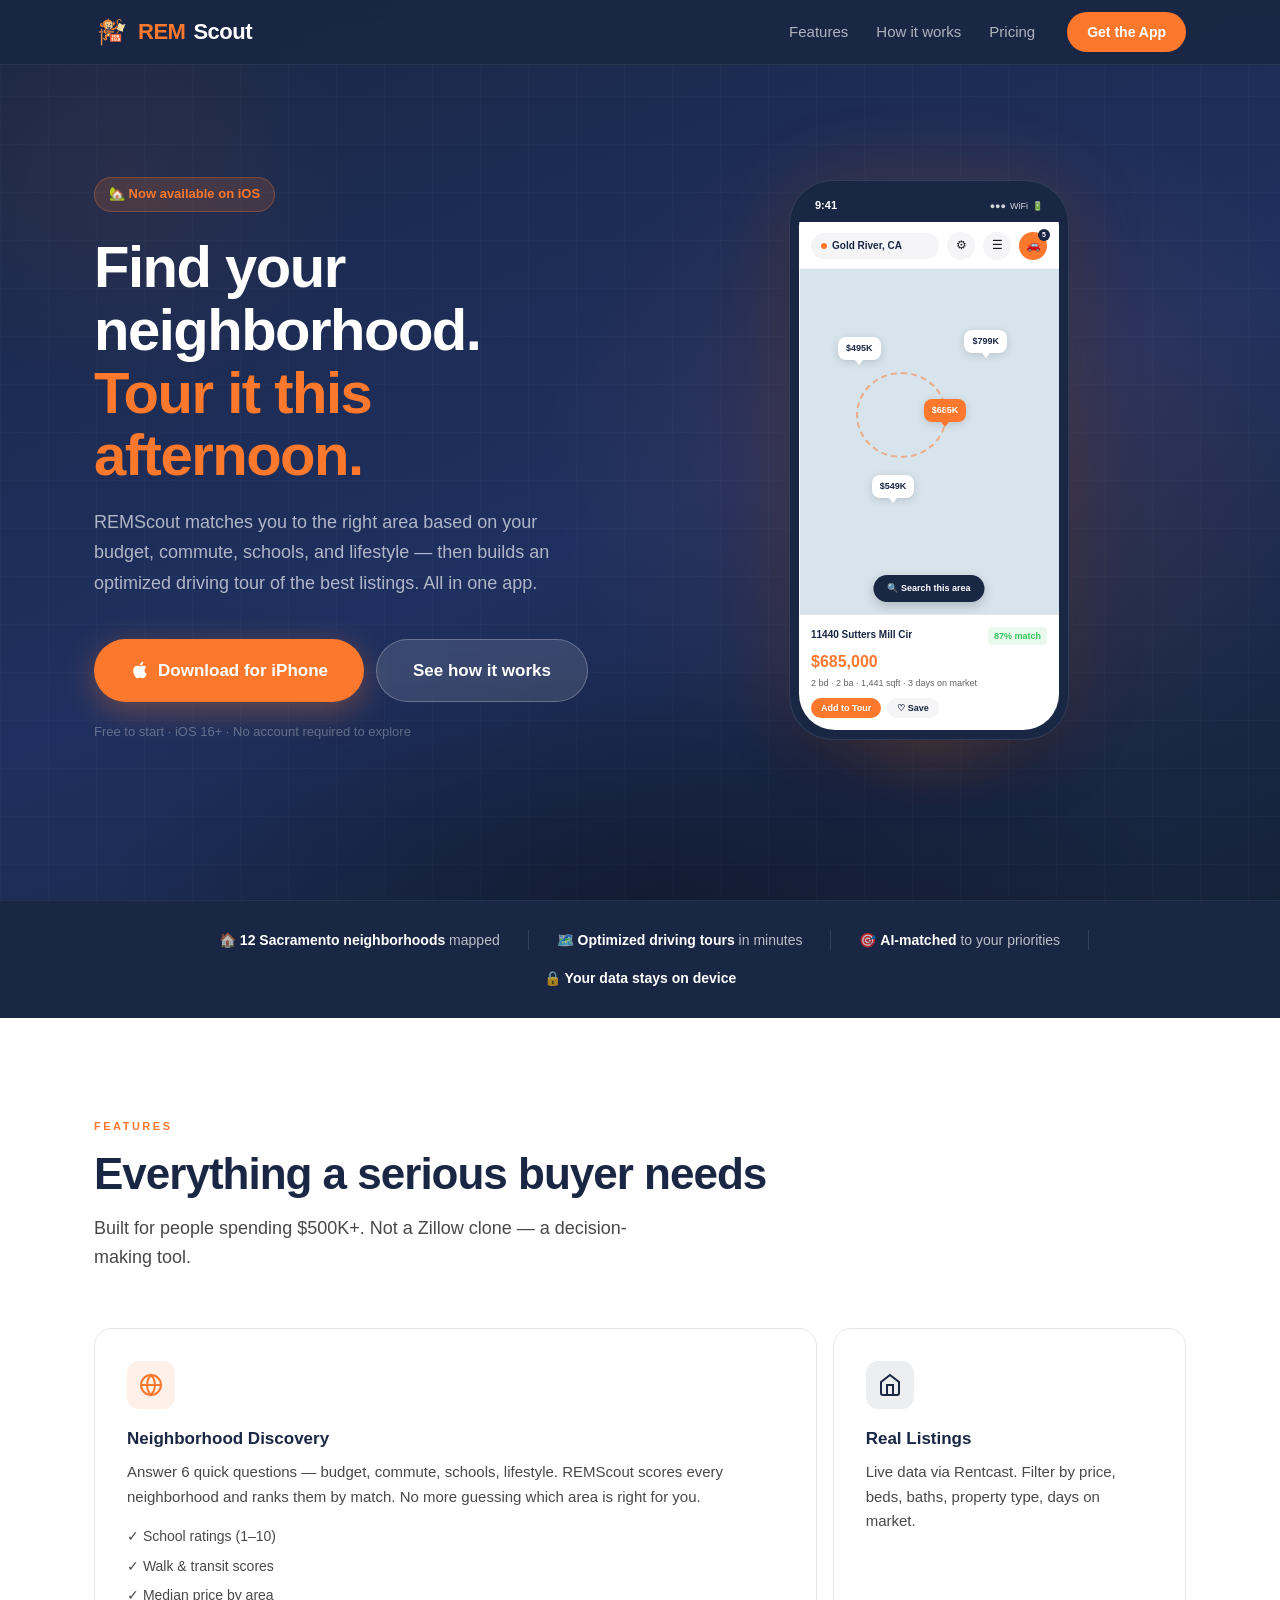
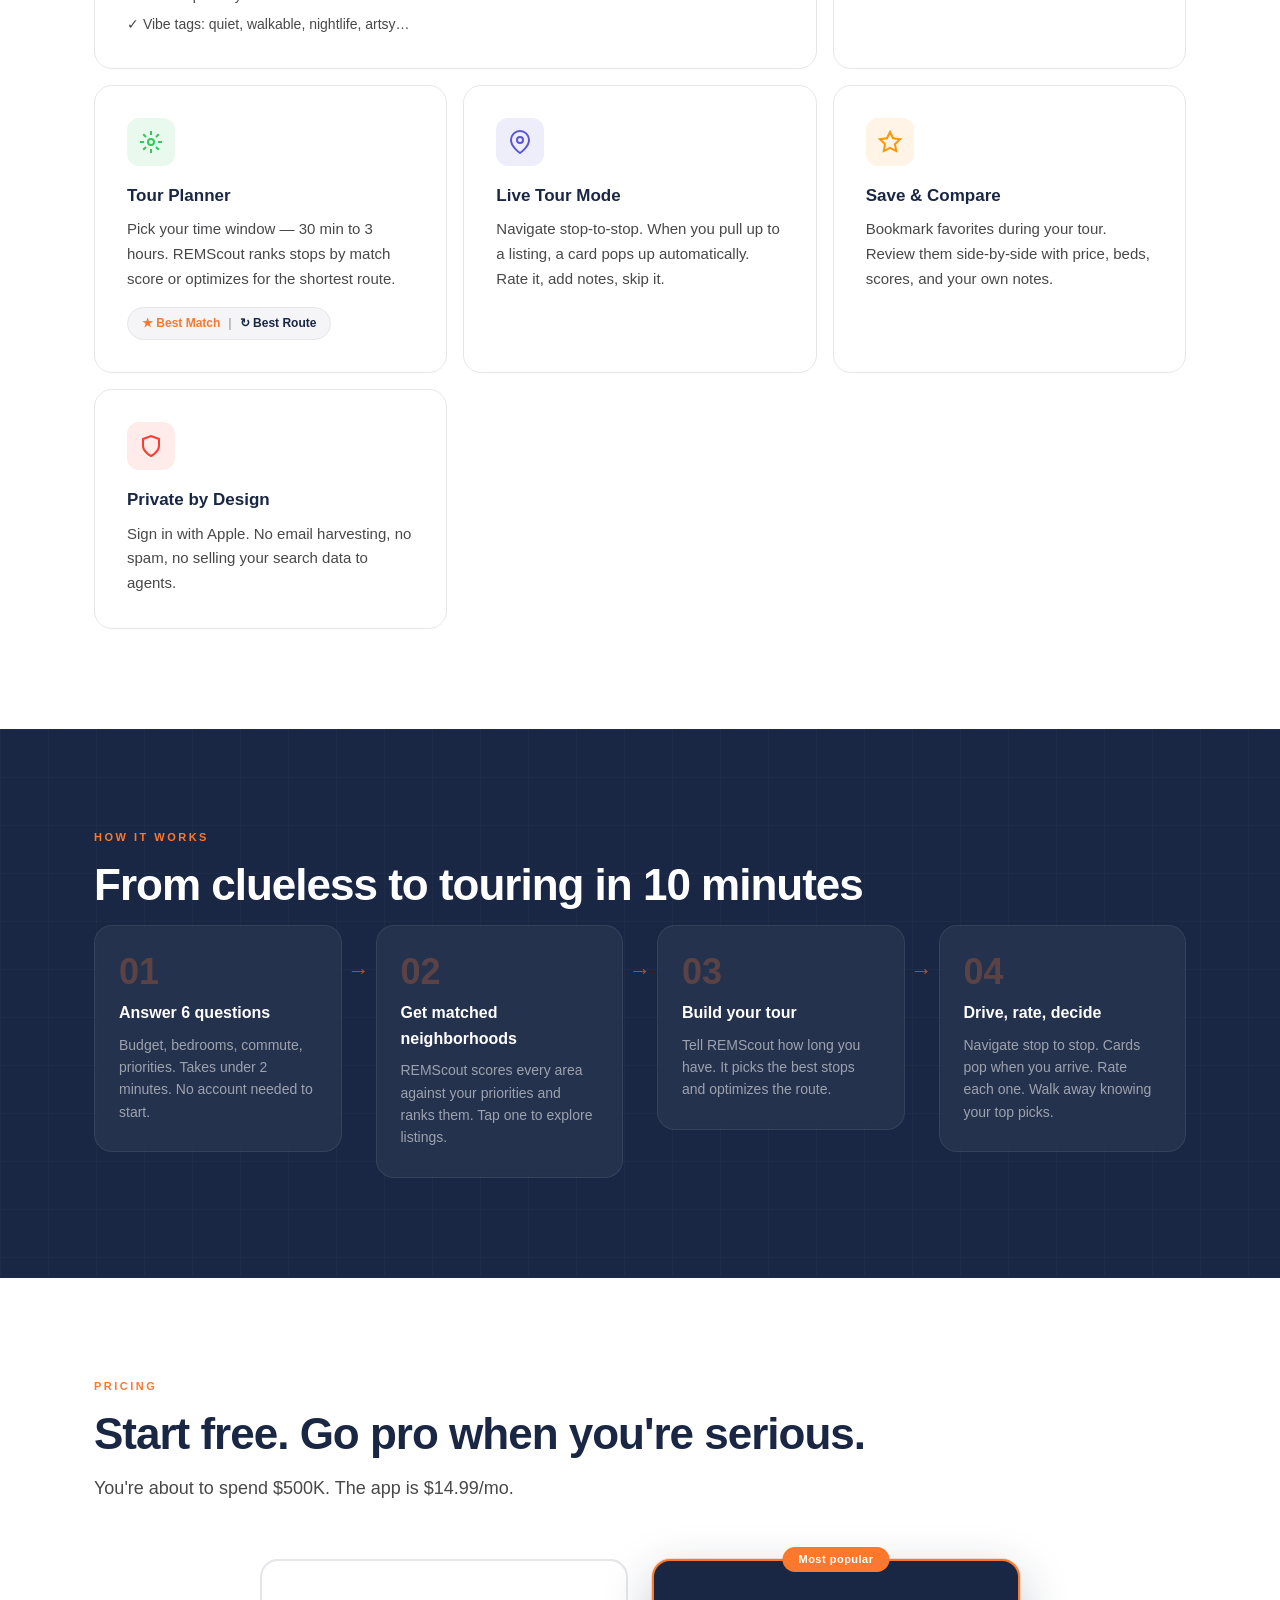
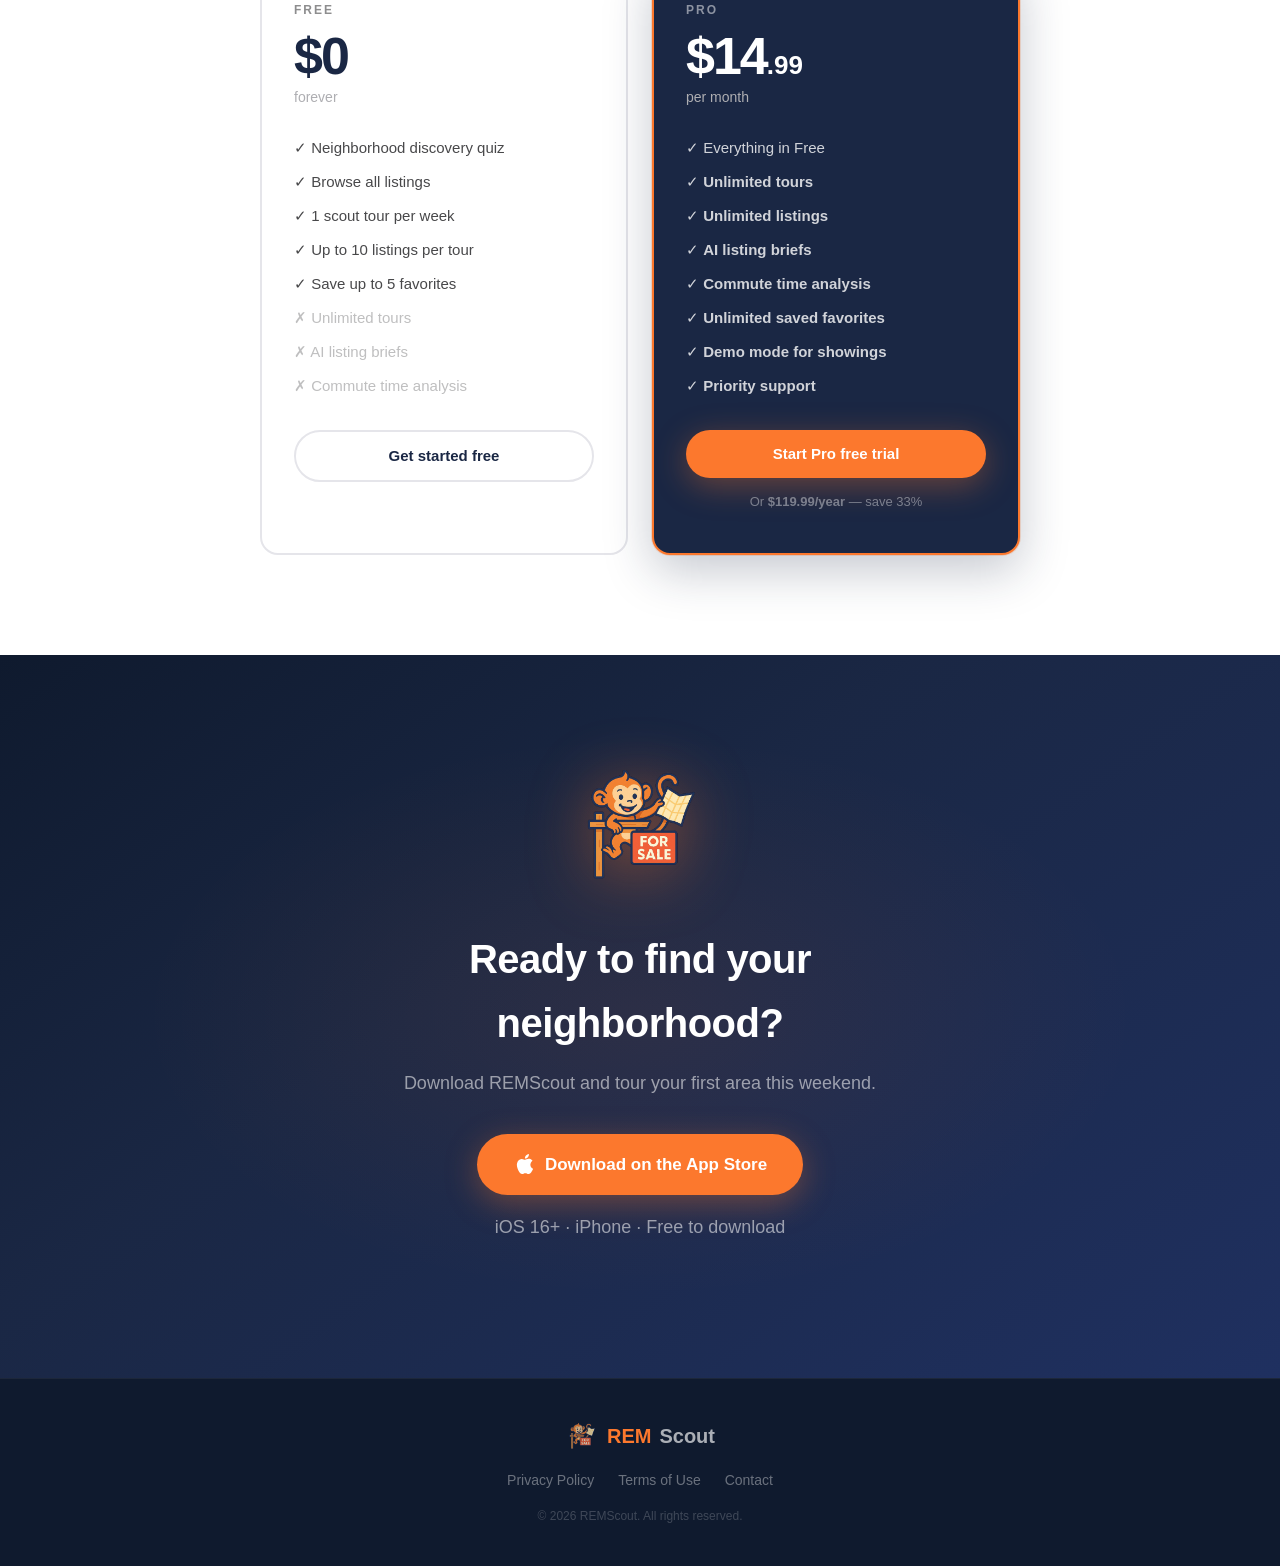
==== commit 661b44c2: "Brand refresh: navy hero, dark nav, real app mockup, system font CSS: - Hero: navy gradient bg match" ====
--- a/index.html
+++ b/index.html
@@ -68,28 +68,49 @@
         <div class="phone-frame">
           <div class="phone-screen">
             <div class="phone-mockup">
-              <div class="mockup-header">
-                <div class="mockup-location">📍 Gold River, CA</div>
-                <div class="mockup-filters">
-                  <span class="chip chip-orange">3bd+</span>
-                  <span class="chip">Under $900K</span>
-                  <span class="chip">Top Schools</span>
+              <!-- Status bar -->
+              <div class="mockup-statusbar">
+                <span class="mockup-statusbar-time">9:41</span>
+                <div class="mockup-statusbar-icons">
+                  <span>●●●</span>
+                  <span>WiFi</span>
+                  <span>🔋</span>
                 </div>
               </div>
+              <!-- Top bar -->
+              <div class="mockup-topbar">
+                <div class="mockup-area-pill">
+                  <div class="dot"></div>
+                  Gold River, CA
+                </div>
+                <div class="mockup-icon-btn">⚙</div>
+                <div class="mockup-icon-btn">☰</div>
+                <div class="mockup-icon-btn orange" style="position:relative">
+                  🚗
+                  <div class="mockup-badge">5</div>
+                </div>
+              </div>
+              <!-- Map -->
               <div class="mockup-map">
                 <div class="map-bg"></div>
-                <div class="map-pin pin-1">$875K</div>
-                <div class="map-pin pin-2 pin-active">$749K</div>
-                <div class="map-pin pin-3">$820K</div>
+                <div class="map-pin pin-1"><div class="pin-bubble">$495K</div><div class="pin-tail"></div></div>
+                <div class="map-pin pin-2"><div class="pin-bubble active">$685K</div><div class="pin-tail active"></div></div>
+                <div class="map-pin pin-3"><div class="pin-bubble">$799K</div><div class="pin-tail"></div></div>
+                <div class="map-pin pin-4"><div class="pin-bubble">$549K</div><div class="pin-tail"></div></div>
                 <div class="map-route"></div>
+                <div class="mockup-search-btn">🔍 Search this area</div>
               </div>
+              <!-- Listing card -->
               <div class="mockup-card">
-                <div class="card-address">142 Riverview Dr</div>
-                <div class="card-price">$749,000</div>
-                <div class="card-details">4 bd · 2.5 ba · 2,340 sqft</div>
+                <div class="card-row1">
+                  <div class="card-address">11440 Sutters Mill Cir</div>
+                  <div class="card-match">87% match</div>
+                </div>
+                <div class="card-price">$685,000</div>
+                <div class="card-details">2 bd · 2 ba · 1,441 sqft · 3 days on market</div>
                 <div class="card-actions">
                   <button class="card-btn card-btn-primary">Add to Tour</button>
-                  <button class="card-btn card-btn-ghost">Save</button>
+                  <button class="card-btn card-btn-ghost">♡ Save</button>
                 </div>
               </div>
             </div>
@@ -149,7 +170,12 @@
             <svg class="feature-icon" viewBox="0 0 24 24" fill="none" stroke="#34C759" stroke-width="2"><circle cx="12" cy="12" r="3"/><path d="M12 1v4M12 19v4M4.22 4.22l2.83 2.83M16.95 16.95l2.83 2.83M1 12h4M19 12h4M4.22 19.78l2.83-2.83M16.95 7.05l2.83-2.83"/></svg>
           </div>
           <h3>Tour Planner</h3>
-          <p>Pick your time window — 30 min to 3 hours. REMScout builds an optimized stop list and estimated drive time.</p>
+          <p>Pick your time window — 30 min to 3 hours. REMScout ranks stops by match score or optimizes for the shortest route.</p>
+          <div class="sort-badge">
+            <span class="active">★ Best Match</span>
+            <span class="sort-divider">|</span>
+            <span>↻ Best Route</span>
+          </div>
         </div>
 
         <div class="feature-card">
--- a/css/style.css
+++ b/css/style.css
@@ -1,35 +1,38 @@
 /* ============================================================
    REMScout.com — Main Stylesheet
-   Colors: Orange #FC782D · Navy #1A2744 · Cream #FFF8F3
+   Colors: Orange #FC782D · Navy #1A2744 · White #FFFFFF
+   Font: System stack (matches iOS app feel)
    ============================================================ */
 
 *, *::before, *::after { box-sizing: border-box; margin: 0; padding: 0; }
 
 :root {
-  --orange:     #FC782D;
-  --orange-dark:#E5661A;
-  --orange-lite:#FFF0E6;
-  --navy:       #1A2744;
-  --navy-lite:  #2C3E6B;
-  --cream:      #FFF8F3;
-  --gray-1:     #F5F5F7;
-  --gray-2:     #E5E5EA;
-  --gray-3:     #AEAEB2;
-  --gray-4:     #636366;
-  --text:       #1C1C1E;
-  --text-sub:   #48484A;
-  --white:      #FFFFFF;
-  --radius:     16px;
-  --radius-sm:  10px;
-  --shadow-sm:  0 2px 8px rgba(0,0,0,0.08);
-  --shadow-md:  0 8px 32px rgba(0,0,0,0.12);
-  --shadow-lg:  0 24px 64px rgba(0,0,0,0.16);
+  --orange:      #FC782D;
+  --orange-dark: #E5661A;
+  --orange-lite: rgba(252,120,45,0.12);
+  --navy:        #1A2744;
+  --navy-mid:    #243560;
+  --navy-lite:   #2C3E6B;
+  --cream:       #FFF8F3;
+  --gray-1:      #F5F5F7;
+  --gray-2:      #E5E5EA;
+  --gray-3:      #AEAEB2;
+  --gray-4:      #636366;
+  --text:        #1C1C1E;
+  --text-sub:    #48484A;
+  --white:       #FFFFFF;
+  --radius:      18px;
+  --radius-sm:   12px;
+  --shadow-sm:   0 2px 12px rgba(0,0,0,0.07);
+  --shadow-md:   0 8px 32px rgba(0,0,0,0.12);
+  --shadow-lg:   0 24px 64px rgba(0,0,0,0.20);
+  --shadow-orange: 0 8px 32px rgba(252,120,45,0.35);
 }
 
 html { scroll-behavior: smooth; }
 
 body {
-  font-family: 'Inter', -apple-system, BlinkMacSystemFont, sans-serif;
+  font-family: -apple-system, BlinkMacSystemFont, 'SF Pro Display', 'Helvetica Neue', sans-serif;
   color: var(--text);
   background: var(--white);
   line-height: 1.6;
@@ -60,16 +63,38 @@
 .btn-orange {
   background: var(--orange);
   color: var(--white);
-  box-shadow: 0 4px 20px rgba(252,120,45,0.4);
-}
-.btn-orange:hover { background: var(--orange-dark); transform: translateY(-1px); box-shadow: 0 6px 24px rgba(252,120,45,0.5); }
-.btn-ghost { background: transparent; color: var(--navy); border: 2px solid var(--gray-2); }
-.btn-ghost:hover { border-color: var(--orange); color: var(--orange); }
-.btn-outline { background: transparent; color: var(--navy); border: 2px solid var(--gray-2); }
+  box-shadow: var(--shadow-orange);
+}
+.btn-orange:hover {
+  background: var(--orange-dark);
+  transform: translateY(-2px);
+  box-shadow: 0 12px 40px rgba(252,120,45,0.5);
+}
+.btn-ghost {
+  background: rgba(255,255,255,0.12);
+  color: var(--white);
+  border: 1.5px solid rgba(255,255,255,0.25);
+  backdrop-filter: blur(8px);
+}
+.btn-ghost:hover {
+  background: rgba(255,255,255,0.2);
+  border-color: rgba(255,255,255,0.4);
+}
+.btn-outline {
+  background: transparent;
+  color: var(--navy);
+  border: 2px solid var(--gray-2);
+}
 .btn-outline:hover { border-color: var(--navy); background: var(--gray-1); }
-.btn-nav { background: var(--navy); color: var(--white); padding: 10px 20px; font-size: 14px; }
-.btn-nav:hover { background: var(--navy-lite); }
-.btn-lg { padding: 16px 32px; font-size: 17px; }
+.btn-nav {
+  background: var(--orange);
+  color: var(--white);
+  padding: 9px 20px;
+  font-size: 14px;
+  box-shadow: none;
+}
+.btn-nav:hover { background: var(--orange-dark); transform: none; }
+.btn-lg { padding: 17px 36px; font-size: 17px; }
 .btn-full { width: 100%; justify-content: center; }
 
 /* ---- NAV ---- */
@@ -77,13 +102,13 @@
   position: fixed;
   top: 0; left: 0; right: 0;
   z-index: 100;
-  background: rgba(255,255,255,0.92);
-  backdrop-filter: blur(12px);
-  -webkit-backdrop-filter: blur(12px);
-  border-bottom: 1px solid var(--gray-2);
+  background: rgba(26,39,68,0.92);
+  backdrop-filter: blur(16px);
+  -webkit-backdrop-filter: blur(16px);
+  border-bottom: 1px solid rgba(255,255,255,0.08);
   transition: box-shadow 0.2s;
 }
-.nav.scrolled { box-shadow: var(--shadow-sm); }
+.nav.scrolled { box-shadow: 0 4px 32px rgba(0,0,0,0.3); }
 .nav-inner {
   max-width: 1140px;
   margin: 0 auto;
@@ -100,28 +125,61 @@
   letter-spacing: -0.5px;
   display: flex;
   align-items: center;
-  gap: 4px;
-}
-.logo-rem    { color: var(--orange); }
-.logo-scout  { color: var(--navy); }
-.logo-monkey { font-size: 18px; }
-.nav-monkey { width: 28px; height: 28px; object-fit: contain; }
+  gap: 8px;
+}
+.logo-rem   { color: var(--orange); }
+.logo-scout { color: var(--white); }
+.nav-monkey { width: 36px; height: 36px; object-fit: contain; }
 .nav-links { display: flex; gap: 28px; margin-left: auto; }
-.nav-links a { text-decoration: none; color: var(--text-sub); font-size: 15px; font-weight: 500; transition: color 0.2s; }
-.nav-links a:hover { color: var(--orange); }
-.nav-hamburger { display: none; flex-direction: column; gap: 5px; background: none; border: none; cursor: pointer; padding: 4px; }
-.nav-hamburger span { display: block; width: 22px; height: 2px; background: var(--text); border-radius: 2px; transition: all 0.2s; }
-.nav-mobile { display: none; flex-direction: column; gap: 8px; padding: 16px 24px 20px; border-top: 1px solid var(--gray-2); }
-.nav-mobile a { text-decoration: none; color: var(--text); font-weight: 500; padding: 10px 0; }
+.nav-links a {
+  text-decoration: none;
+  color: rgba(255,255,255,0.65);
+  font-size: 15px;
+  font-weight: 500;
+  transition: color 0.2s;
+}
+.nav-links a:hover { color: var(--white); }
+.nav-hamburger {
+  display: none;
+  flex-direction: column;
+  gap: 5px;
+  background: none;
+  border: none;
+  cursor: pointer;
+  padding: 4px;
+  margin-left: auto;
+}
+.nav-hamburger span {
+  display: block;
+  width: 22px; height: 2px;
+  background: var(--white);
+  border-radius: 2px;
+  transition: all 0.2s;
+}
+.nav-mobile {
+  display: none;
+  flex-direction: column;
+  gap: 8px;
+  padding: 16px 24px 20px;
+  border-top: 1px solid rgba(255,255,255,0.08);
+  background: var(--navy);
+}
+.nav-mobile a {
+  text-decoration: none;
+  color: rgba(255,255,255,0.8);
+  font-weight: 500;
+  padding: 10px 0;
+  border-bottom: 1px solid rgba(255,255,255,0.06);
+}
 .nav-mobile.open { display: flex; }
 
 /* ---- HERO ---- */
 .hero {
   min-height: 100vh;
-  background: var(--cream);
-  display: flex;
-  align-items: center;
-  padding: 120px 0 80px;
+  background: linear-gradient(160deg, var(--navy) 0%, #1f3060 55%, #162238 100%);
+  display: flex;
+  align-items: center;
+  padding: 120px 0 100px;
   position: relative;
   overflow: hidden;
 }
@@ -129,8 +187,20 @@
   position: absolute;
   inset: 0;
   background:
-    radial-gradient(ellipse 60% 50% at 70% 50%, rgba(252,120,45,0.08) 0%, transparent 70%),
-    radial-gradient(ellipse 40% 40% at 20% 80%, rgba(26,39,68,0.05) 0%, transparent 70%);
+    radial-gradient(ellipse 50% 60% at 75% 50%, rgba(252,120,45,0.12) 0%, transparent 65%),
+    radial-gradient(ellipse 30% 40% at 10% 20%, rgba(252,120,45,0.06) 0%, transparent 60%),
+    radial-gradient(ellipse 60% 40% at 50% 100%, rgba(0,0,0,0.3) 0%, transparent 70%);
+  pointer-events: none;
+}
+/* Subtle grid overlay */
+.hero::before {
+  content: '';
+  position: absolute;
+  inset: 0;
+  background-image:
+    linear-gradient(rgba(255,255,255,0.02) 1px, transparent 1px),
+    linear-gradient(90deg, rgba(255,255,255,0.02) 1px, transparent 1px);
+  background-size: 48px 48px;
   pointer-events: none;
 }
 .hero .container {
@@ -138,41 +208,42 @@
   grid-template-columns: 1fr 1fr;
   gap: 64px;
   align-items: center;
+  position: relative;
+  z-index: 1;
 }
 .hero-badge {
   display: inline-flex;
   align-items: center;
   gap: 8px;
-  background: var(--orange-lite);
-  color: var(--orange-dark);
+  background: rgba(252,120,45,0.15);
+  color: var(--orange);
   font-size: 13px;
   font-weight: 600;
   padding: 6px 14px;
   border-radius: 50px;
   margin-bottom: 24px;
-  border: 1px solid rgba(252,120,45,0.2);
+  border: 1px solid rgba(252,120,45,0.3);
 }
 .hero-headline {
-  font-size: clamp(36px, 5vw, 60px);
+  font-size: clamp(36px, 5vw, 58px);
   font-weight: 900;
-  line-height: 1.1;
+  line-height: 1.08;
   letter-spacing: -1.5px;
-  color: var(--navy);
+  color: var(--white);
   margin-bottom: 20px;
 }
 .hero-headline .highlight {
   color: var(--orange);
-  position: relative;
 }
 .hero-sub {
   font-size: 18px;
-  color: var(--text-sub);
-  margin-bottom: 36px;
-  max-width: 480px;
+  color: rgba(255,255,255,0.65);
+  margin-bottom: 40px;
+  max-width: 460px;
   line-height: 1.7;
 }
-.hero-cta { display: flex; gap: 12px; flex-wrap: wrap; margin-bottom: 16px; }
-.hero-note { font-size: 13px; color: var(--gray-3); }
+.hero-cta { display: flex; gap: 12px; flex-wrap: wrap; margin-bottom: 20px; }
+.hero-note { font-size: 13px; color: rgba(255,255,255,0.3); }
 
 /* ---- PHONE MOCKUP ---- */
 .hero-phone {
@@ -186,8 +257,11 @@
   height: 560px;
   background: var(--navy);
   border-radius: 44px;
-  padding: 12px;
-  box-shadow: var(--shadow-lg), 0 0 0 1px rgba(255,255,255,0.1) inset;
+  padding: 10px;
+  box-shadow:
+    var(--shadow-lg),
+    0 0 0 1px rgba(255,255,255,0.1) inset,
+    0 0 80px rgba(252,120,45,0.15);
   position: relative;
   z-index: 2;
 }
@@ -195,114 +269,265 @@
   width: 100%;
   height: 100%;
   background: var(--white);
-  border-radius: 34px;
+  border-radius: 36px;
   overflow: hidden;
 }
 .phone-glow {
   position: absolute;
-  width: 200px;
-  height: 200px;
-  background: radial-gradient(circle, rgba(252,120,45,0.3), transparent 70%);
-  bottom: -40px;
+  width: 240px;
+  height: 240px;
+  background: radial-gradient(circle, rgba(252,120,45,0.25), transparent 70%);
+  bottom: -60px;
   left: 50%;
   transform: translateX(-50%);
   z-index: 1;
-  filter: blur(20px);
-}
-.phone-mockup { height: 100%; display: flex; flex-direction: column; }
-.mockup-header { padding: 16px 12px 8px; background: var(--white); }
-.mockup-location { font-size: 12px; font-weight: 700; color: var(--navy); margin-bottom: 8px; }
-.mockup-filters { display: flex; gap: 6px; flex-wrap: wrap; }
-.chip { font-size: 10px; font-weight: 600; padding: 3px 10px; border-radius: 50px; background: var(--gray-1); color: var(--text-sub); }
-.chip-orange { background: var(--orange); color: var(--white); }
-.mockup-map { flex: 1; background: #E8EFF4; position: relative; overflow: hidden; }
+  filter: blur(24px);
+}
+
+/* Phone mockup content — map screen */
+.phone-mockup { height: 100%; display: flex; flex-direction: column; background: #EEF2F5; }
+
+/* Status bar */
+.mockup-statusbar {
+  height: 32px;
+  background: var(--navy);
+  display: flex;
+  align-items: center;
+  justify-content: space-between;
+  padding: 0 16px;
+  flex-shrink: 0;
+}
+.mockup-statusbar-time {
+  font-size: 11px;
+  font-weight: 700;
+  color: var(--white);
+}
+.mockup-statusbar-icons {
+  display: flex;
+  gap: 4px;
+  align-items: center;
+}
+.mockup-statusbar-icons span {
+  font-size: 9px;
+  color: rgba(255,255,255,0.8);
+}
+
+/* Top bar */
+.mockup-topbar {
+  background: var(--white);
+  padding: 10px 12px 8px;
+  display: flex;
+  align-items: center;
+  gap: 8px;
+  box-shadow: 0 1px 4px rgba(0,0,0,0.06);
+  flex-shrink: 0;
+}
+.mockup-area-pill {
+  display: flex;
+  align-items: center;
+  gap: 5px;
+  background: var(--gray-1);
+  border-radius: 50px;
+  padding: 5px 10px;
+  font-size: 10px;
+  font-weight: 700;
+  color: var(--navy);
+  flex: 1;
+}
+.mockup-area-pill .dot { width: 6px; height: 6px; background: var(--orange); border-radius: 50%; }
+.mockup-icon-btn {
+  width: 28px; height: 28px;
+  background: var(--gray-1);
+  border-radius: 50%;
+  display: flex;
+  align-items: center;
+  justify-content: center;
+  font-size: 12px;
+  flex-shrink: 0;
+}
+.mockup-icon-btn.orange {
+  background: var(--orange);
+  color: var(--white);
+  position: relative;
+}
+.mockup-badge {
+  position: absolute;
+  top: -3px; right: -3px;
+  width: 12px; height: 12px;
+  background: var(--navy);
+  border-radius: 50%;
+  font-size: 7px;
+  font-weight: 800;
+  color: var(--white);
+  display: flex;
+  align-items: center;
+  justify-content: center;
+}
+
+/* Map area */
+.mockup-map {
+  flex: 1;
+  background: #E8EFF4;
+  position: relative;
+  overflow: hidden;
+}
 .map-bg {
   position: absolute; inset: 0;
   background:
-    repeating-linear-gradient(0deg, transparent, transparent 20px, rgba(255,255,255,0.4) 20px, rgba(255,255,255,0.4) 21px),
-    repeating-linear-gradient(90deg, transparent, transparent 20px, rgba(255,255,255,0.4) 20px, rgba(255,255,255,0.4) 21px);
+    /* roads */
+    linear-gradient(rgba(255,255,255,0.6) 1px, transparent 1px) 0 40%,
+    linear-gradient(90deg, rgba(255,255,255,0.6) 1px, transparent 1px) 35% 0,
+    linear-gradient(rgba(255,255,255,0.4) 1px, transparent 1px) 0 65%,
+    linear-gradient(90deg, rgba(255,255,255,0.4) 1px, transparent 1px) 65% 0,
+    #D8E4EC;
+  background-size: 100% 100%, 100% 100%, 100% 100%, 100% 100%, 100%;
+}
+/* Blocks */
+.map-bg::before {
+  content: '';
+  position: absolute;
+  inset: 0;
+  background:
+    rgba(200,215,225,0.6) 10px 10px / 60px 28px,
+    rgba(200,215,225,0.4) 80px 50px / 50px 32px,
+    rgba(195,210,222,0.5) 20px 60px / 70px 24px;
+  background-repeat: no-repeat;
 }
 .map-pin {
   position: absolute;
+  display: flex;
+  flex-direction: column;
+  align-items: center;
+}
+.pin-bubble {
   background: var(--white);
   color: var(--navy);
   font-size: 9px;
-  font-weight: 700;
+  font-weight: 800;
   padding: 4px 8px;
   border-radius: 8px;
-  box-shadow: var(--shadow-sm);
+  box-shadow: 0 2px 8px rgba(0,0,0,0.15);
   white-space: nowrap;
 }
-.map-pin::after {
-  content: '';
-  position: absolute;
-  bottom: -4px; left: 50%;
-  transform: translateX(-50%);
+.pin-bubble.active { background: var(--orange); color: var(--white); }
+.pin-tail {
   width: 0; height: 0;
   border-left: 4px solid transparent;
   border-right: 4px solid transparent;
-  border-top: 4px solid var(--white);
-}
-.pin-active { background: var(--orange); color: var(--white); }
-.pin-active::after { border-top-color: var(--orange); }
-.pin-1 { top: 25%; left: 20%; }
-.pin-2 { top: 45%; left: 50%; }
-.pin-3 { top: 20%; right: 15%; }
+  border-top: 5px solid var(--white);
+}
+.pin-tail.active { border-top-color: var(--orange); }
+.pin-1 { top: 20%; left: 15%; }
+.pin-2 { top: 38%; left: 48%; }
+.pin-3 { top: 18%; right: 20%; }
+.pin-4 { top: 60%; left: 28%; }
+/* Tour route line */
+.map-route {
+  position: absolute;
+  top: 0; left: 0; right: 0; bottom: 0;
+  pointer-events: none;
+}
+.map-route::before {
+  content: '';
+  position: absolute;
+  top: 30%; left: 22%;
+  width: 35%; height: 25%;
+  border: 2px dashed var(--orange);
+  border-radius: 50%;
+  opacity: 0.5;
+}
+/* Search this area button */
+.mockup-search-btn {
+  position: absolute;
+  bottom: 12px;
+  left: 50%;
+  transform: translateX(-50%);
+  background: var(--navy);
+  color: var(--white);
+  font-size: 9px;
+  font-weight: 700;
+  padding: 6px 14px;
+  border-radius: 50px;
+  white-space: nowrap;
+  box-shadow: 0 4px 12px rgba(0,0,0,0.2);
+  display: flex;
+  align-items: center;
+  gap: 4px;
+}
+
+/* Bottom card */
 .mockup-card {
   padding: 12px;
   background: var(--white);
   border-top: 1px solid var(--gray-2);
-}
-.card-address { font-size: 11px; font-weight: 600; color: var(--text); }
-.card-price { font-size: 18px; font-weight: 800; color: var(--orange); margin: 2px 0; }
-.card-details { font-size: 10px; color: var(--gray-4); margin-bottom: 10px; }
+  flex-shrink: 0;
+}
+.card-row1 {
+  display: flex;
+  justify-content: space-between;
+  align-items: flex-start;
+  margin-bottom: 4px;
+}
+.card-address { font-size: 10px; font-weight: 700; color: var(--navy); }
+.card-match {
+  font-size: 9px;
+  font-weight: 700;
+  color: #34C759;
+  background: rgba(52,199,89,0.1);
+  padding: 2px 6px;
+  border-radius: 4px;
+}
+.card-price { font-size: 16px; font-weight: 900; color: var(--orange); margin: 1px 0; }
+.card-details { font-size: 9px; color: var(--gray-4); margin-bottom: 8px; }
 .card-actions { display: flex; gap: 6px; }
-.card-btn { font-size: 10px; font-weight: 600; padding: 6px 12px; border-radius: 50px; border: none; cursor: pointer; }
+.card-btn { font-size: 9px; font-weight: 700; padding: 5px 10px; border-radius: 50px; border: none; cursor: pointer; }
 .card-btn-primary { background: var(--orange); color: var(--white); }
-.card-btn-ghost { background: var(--gray-1); color: var(--text); }
+.card-btn-ghost { background: var(--gray-1); color: var(--navy); }
 
 /* ---- PROOF BAR ---- */
 .proof-bar {
   background: var(--navy);
   padding: 20px 0;
+  border-top: 1px solid rgba(255,255,255,0.06);
 }
 .proof-inner {
   display: flex;
   align-items: center;
   justify-content: center;
-  gap: 0;
   flex-wrap: wrap;
 }
 .proof-item {
-  color: rgba(255,255,255,0.85);
+  color: rgba(255,255,255,0.7);
   font-size: 14px;
-  padding: 8px 24px;
+  padding: 8px 28px;
+  font-weight: 500;
 }
 .proof-item strong { color: var(--white); }
-.proof-divider { width: 1px; height: 24px; background: rgba(255,255,255,0.15); }
+.proof-divider { width: 1px; height: 20px; background: rgba(255,255,255,0.12); }
 
 /* ---- SECTION COMMONS ---- */
 .section-label {
-  font-size: 12px;
+  font-size: 11px;
   font-weight: 700;
-  letter-spacing: 2px;
+  letter-spacing: 2.5px;
   text-transform: uppercase;
   color: var(--orange);
-  margin-bottom: 12px;
+  margin-bottom: 14px;
 }
 .section-title {
   font-size: clamp(28px, 4vw, 44px);
   font-weight: 800;
   letter-spacing: -1px;
   color: var(--navy);
-  margin-bottom: 12px;
-  line-height: 1.2;
+  margin-bottom: 14px;
+  line-height: 1.15;
 }
 .section-sub {
   font-size: 18px;
   color: var(--text-sub);
   max-width: 560px;
   margin-bottom: 56px;
+  line-height: 1.6;
 }
 
 /* ---- FEATURES ---- */
@@ -310,61 +535,108 @@
 .features-grid {
   display: grid;
   grid-template-columns: repeat(3, 1fr);
-  gap: 20px;
+  gap: 16px;
 }
 .feature-card-large { grid-column: span 2; }
 .feature-card {
-  background: var(--gray-1);
+  background: var(--white);
+  border: 1.5px solid var(--gray-2);
   border-radius: var(--radius);
   padding: 32px;
-  transition: transform 0.2s, box-shadow 0.2s;
-}
-.feature-card:hover { transform: translateY(-4px); box-shadow: var(--shadow-md); }
+  transition: transform 0.2s, box-shadow 0.2s, border-color 0.2s;
+}
+.feature-card:hover {
+  transform: translateY(-4px);
+  box-shadow: var(--shadow-md);
+  border-color: rgba(252,120,45,0.3);
+}
 .feature-icon-wrap {
-  width: 52px; height: 52px;
-  border-radius: 14px;
-  display: flex; align-items: center; justify-content: center;
-  margin-bottom: 18px;
-}
-.feature-icon { width: 26px; height: 26px; }
-.feature-card h3 { font-size: 18px; font-weight: 700; color: var(--navy); margin-bottom: 10px; }
-.feature-card p { font-size: 15px; color: var(--text-sub); line-height: 1.6; }
-.feature-list { list-style: none; margin-top: 16px; display: flex; flex-direction: column; gap: 6px; }
+  width: 48px; height: 48px;
+  border-radius: 12px;
+  display: flex;
+  align-items: center;
+  justify-content: center;
+  margin-bottom: 16px;
+}
+.feature-icon { width: 24px; height: 24px; }
+.feature-card h3 { font-size: 17px; font-weight: 700; color: var(--navy); margin-bottom: 8px; }
+.feature-card p { font-size: 15px; color: var(--text-sub); line-height: 1.65; }
+.feature-list { list-style: none; margin-top: 16px; display: flex; flex-direction: column; gap: 7px; }
 .feature-list li { font-size: 14px; color: var(--text-sub); }
+.feature-list li::before { content: ''; }
+
+/* Tour Sort Badge */
+.sort-badge {
+  display: inline-flex;
+  align-items: center;
+  gap: 6px;
+  margin-top: 16px;
+  background: var(--gray-1);
+  border: 1px solid var(--gray-2);
+  border-radius: 50px;
+  padding: 6px 14px;
+  font-size: 12px;
+  font-weight: 600;
+  color: var(--navy);
+}
+.sort-badge .active { color: var(--orange); }
+.sort-divider { color: var(--gray-3); margin: 0 2px; }
 
 /* ---- HOW IT WORKS ---- */
-.how-it-works { padding: 100px 0; background: var(--cream); }
+.how-it-works {
+  padding: 100px 0;
+  background: var(--navy);
+  position: relative;
+  overflow: hidden;
+}
+.how-it-works::before {
+  content: '';
+  position: absolute;
+  inset: 0;
+  background-image:
+    linear-gradient(rgba(255,255,255,0.025) 1px, transparent 1px),
+    linear-gradient(90deg, rgba(255,255,255,0.025) 1px, transparent 1px);
+  background-size: 48px 48px;
+  pointer-events: none;
+}
+.how-it-works .section-label { color: var(--orange); position: relative; z-index: 1; }
+.how-it-works .section-title { color: var(--white); position: relative; z-index: 1; }
 .steps {
   display: flex;
   align-items: flex-start;
   gap: 0;
   margin-top: 8px;
+  position: relative;
+  z-index: 1;
 }
 .step {
   flex: 1;
-  padding: 32px 24px;
-  background: var(--white);
+  padding: 28px 24px;
+  background: rgba(255,255,255,0.05);
+  border: 1px solid rgba(255,255,255,0.08);
   border-radius: var(--radius);
-  box-shadow: var(--shadow-sm);
-}
+  backdrop-filter: blur(8px);
+  transition: background 0.2s;
+}
+.step:hover { background: rgba(255,255,255,0.08); }
 .step-arrow {
-  font-size: 28px;
+  font-size: 22px;
   color: var(--orange);
-  padding: 0 8px;
-  margin-top: 32px;
+  padding: 0 6px;
+  margin-top: 28px;
   flex-shrink: 0;
-  opacity: 0.5;
+  opacity: 0.6;
 }
 .step-number {
-  font-size: 40px;
+  font-size: 36px;
   font-weight: 900;
   color: var(--orange);
-  opacity: 0.2;
+  opacity: 0.25;
   line-height: 1;
-  margin-bottom: 12px;
-}
-.step h3 { font-size: 17px; font-weight: 700; color: var(--navy); margin-bottom: 8px; }
-.step p { font-size: 14px; color: var(--text-sub); line-height: 1.6; }
+  margin-bottom: 10px;
+}
+.step h3 { font-size: 16px; font-weight: 700; color: var(--white); margin-bottom: 8px; }
+.step p { font-size: 14px; color: rgba(255,255,255,0.55); line-height: 1.6; }
 
 /* ---- PRICING ---- */
 .pricing { padding: 100px 0; background: var(--white); }
@@ -380,12 +652,14 @@
   border-radius: var(--radius);
   padding: 40px 32px;
   position: relative;
-}
+  transition: transform 0.2s;
+}
+.pricing-card:hover { transform: translateY(-4px); }
 .pricing-card-featured {
   border-color: var(--orange);
   background: var(--navy);
   color: var(--white);
-  box-shadow: 0 16px 48px rgba(26,39,68,0.25);
+  box-shadow: 0 16px 48px rgba(26,39,68,0.25), 0 0 0 1px rgba(252,120,45,0.2);
 }
 .pricing-badge {
   position: absolute;
@@ -393,90 +667,131 @@
   transform: translateX(-50%);
   background: var(--orange);
   color: var(--white);
-  font-size: 12px;
+  font-size: 11px;
   font-weight: 700;
   padding: 4px 16px;
   border-radius: 50px;
   white-space: nowrap;
-}
-.pricing-tier { font-size: 14px; font-weight: 700; letter-spacing: 1px; text-transform: uppercase; margin-bottom: 12px; opacity: 0.6; }
-.pricing-card-featured .pricing-tier { color: var(--white); opacity: 0.7; }
-.pricing-price { font-size: 56px; font-weight: 900; color: var(--navy); line-height: 1; }
-.pricing-price span { font-size: 28px; }
+  letter-spacing: 0.5px;
+}
+.pricing-tier {
+  font-size: 12px;
+  font-weight: 700;
+  letter-spacing: 2px;
+  text-transform: uppercase;
+  margin-bottom: 10px;
+  opacity: 0.5;
+}
+.pricing-card-featured .pricing-tier { color: var(--white); }
+.pricing-price { font-size: 52px; font-weight: 900; color: var(--navy); line-height: 1; letter-spacing: -2px; }
+.pricing-price span { font-size: 26px; letter-spacing: 0; }
 .pricing-card-featured .pricing-price { color: var(--white); }
-.pricing-period { font-size: 14px; color: var(--gray-3); margin-bottom: 28px; }
+.pricing-period { font-size: 14px; color: var(--gray-3); margin-bottom: 28px; margin-top: 4px; }
 .pricing-features { list-style: none; display: flex; flex-direction: column; gap: 10px; margin-bottom: 32px; }
 .pricing-features li { font-size: 15px; color: var(--text-sub); }
 .pricing-card-featured .pricing-features li { color: rgba(255,255,255,0.8); }
-.pricing-features li.muted { opacity: 0.4; }
-.pricing-note { text-align: center; font-size: 13px; margin-top: 12px; color: var(--gray-3); }
-.pricing-card-featured .pricing-note { color: rgba(255,255,255,0.5); }
+.pricing-features li.muted { opacity: 0.35; }
+.pricing-note { text-align: center; font-size: 13px; margin-top: 14px; color: var(--gray-3); }
+.pricing-card-featured .pricing-note { color: rgba(255,255,255,0.4); }
 
 /* ---- DOWNLOAD ---- */
 .download {
   padding: 100px 0;
-  background: linear-gradient(135deg, var(--navy) 0%, #2C3E6B 100%);
+  background: linear-gradient(145deg, #0f1a2e 0%, var(--navy) 40%, #1f3060 100%);
+  position: relative;
+  overflow: hidden;
+}
+.download::before {
+  content: '';
+  position: absolute;
+  inset: 0;
+  background:
+    radial-gradient(ellipse 60% 60% at 50% 50%, rgba(252,120,45,0.08) 0%, transparent 65%);
+  pointer-events: none;
 }
 .download-inner {
   text-align: center;
   max-width: 560px;
   margin: 0 auto;
-}
-.download-monkey { margin-bottom: 20px; }
-.download-monkey-img { width: 96px; height: 96px; object-fit: contain; filter: drop-shadow(0 4px 24px rgba(252,120,45,0.4)); animation: float 3s ease-in-out infinite; }
+  position: relative;
+  z-index: 1;
+}
+.download-monkey { margin-bottom: 24px; }
+.download-monkey-img {
+  width: 140px; height: 140px;
+  object-fit: contain;
+  filter: drop-shadow(0 8px 32px rgba(252,120,45,0.45));
+  animation: float 3.5s ease-in-out infinite;
+}
 @keyframes float {
-  0%, 100% { transform: translateY(0); }
-  50%       { transform: translateY(-10px); }
-}
-.download h2 { font-size: clamp(28px, 4vw, 40px); font-weight: 800; color: var(--white); margin-bottom: 12px; letter-spacing: -0.5px; }
-.download p { font-size: 18px; color: rgba(255,255,255,0.65); margin-bottom: 36px; }
+  0%, 100% { transform: translateY(0px); }
+  50%       { transform: translateY(-12px); }
+}
+.download h2 {
+  font-size: clamp(28px, 4vw, 40px);
+  font-weight: 800;
+  color: var(--white);
+  margin-bottom: 14px;
+  letter-spacing: -0.5px;
+}
+.download p {
+  font-size: 18px;
+  color: rgba(255,255,255,0.55);
+  margin-bottom: 36px;
+  line-height: 1.6;
+}
 .app-store-btn { margin: 0 auto; }
-.download-note { font-size: 13px; color: rgba(255,255,255,0.35); margin-top: 16px; }
+.download-note { font-size: 13px; color: rgba(255,255,255,0.28); margin-top: 18px; }
 
 /* ---- FOOTER ---- */
-.footer { background: var(--navy); border-top: 1px solid rgba(255,255,255,0.08); padding: 40px 0; }
+.footer {
+  background: #0f1a2e;
+  border-top: 1px solid rgba(255,255,255,0.06);
+  padding: 40px 0;
+}
 .footer-inner { display: flex; flex-direction: column; align-items: center; gap: 16px; }
 .footer-logo { font-size: 20px; font-weight: 800; display: flex; align-items: center; gap: 8px; }
-.footer-monkey { width: 28px; height: 28px; object-fit: contain; opacity: 0.7; }
-.footer-logo .logo-scout { color: rgba(255,255,255,0.7); }
+.footer-monkey { width: 34px; height: 34px; object-fit: contain; opacity: 0.8; }
+.footer-logo .logo-scout { color: rgba(255,255,255,0.65); }
 .footer-links { display: flex; gap: 24px; }
-.footer-links a { text-decoration: none; color: rgba(255,255,255,0.45); font-size: 14px; transition: color 0.2s; }
+.footer-links a { text-decoration: none; color: rgba(255,255,255,0.38); font-size: 14px; transition: color 0.2s; }
 .footer-links a:hover { color: var(--orange); }
-.footer-copy { font-size: 13px; color: rgba(255,255,255,0.25); }
+.footer-copy { font-size: 12px; color: rgba(255,255,255,0.2); }
+
+/* ---- ANIMATIONS ---- */
+@keyframes fadeUp {
+  from { opacity: 0; transform: translateY(28px); }
+  to   { opacity: 1; transform: translateY(0); }
+}
+.animate { opacity: 0; }
+.animate.visible { animation: fadeUp 0.5s cubic-bezier(0.22, 1, 0.36, 1) forwards; }
+.animate:nth-child(2) { animation-delay: 0.08s; }
+.animate:nth-child(3) { animation-delay: 0.16s; }
+.animate:nth-child(4) { animation-delay: 0.24s; }
+.animate:nth-child(5) { animation-delay: 0.32s; }
 
 /* ---- RESPONSIVE ---- */
 @media (max-width: 900px) {
   .hero .container { grid-template-columns: 1fr; text-align: center; gap: 48px; }
-  .hero-sub { margin: 0 auto 36px; }
+  .hero-sub { margin: 0 auto 40px; }
   .hero-cta { justify-content: center; }
   .hero-phone { order: -1; }
   .phone-frame { width: 240px; height: 480px; }
   .features-grid { grid-template-columns: 1fr 1fr; }
   .feature-card-large { grid-column: span 2; }
-  .steps { flex-direction: column; gap: 16px; }
+  .steps { flex-direction: column; gap: 12px; }
   .step-arrow { display: none; }
   .pricing-cards { grid-template-columns: 1fr; max-width: 420px; }
-  .proof-inner { gap: 8px; }
+  .proof-inner { gap: 4px; }
   .proof-divider { display: none; }
 }
 
 @media (max-width: 600px) {
   .nav-links { display: none; }
   .btn-nav { display: none; }
-  .nav-hamburger { display: flex; margin-left: auto; }
+  .nav-hamburger { display: flex; }
   .features-grid { grid-template-columns: 1fr; }
   .feature-card-large { grid-column: span 1; }
   .hero-cta { flex-direction: column; align-items: center; }
-  .btn-lg { width: 100%; justify-content: center; }
-}
-
-/* ---- ANIMATIONS ---- */
-@keyframes fadeUp {
-  from { opacity: 0; transform: translateY(24px); }
-  to   { opacity: 1; transform: translateY(0); }
-}
-.animate { opacity: 0; }
-.animate.visible { animation: fadeUp 0.5s ease forwards; }
-.animate:nth-child(2) { animation-delay: 0.1s; }
-.animate:nth-child(3) { animation-delay: 0.2s; }
-.animate:nth-child(4) { animation-delay: 0.3s; }
+  .btn-lg { width: 100%; justify-content: center; max-width: 320px; }
+}
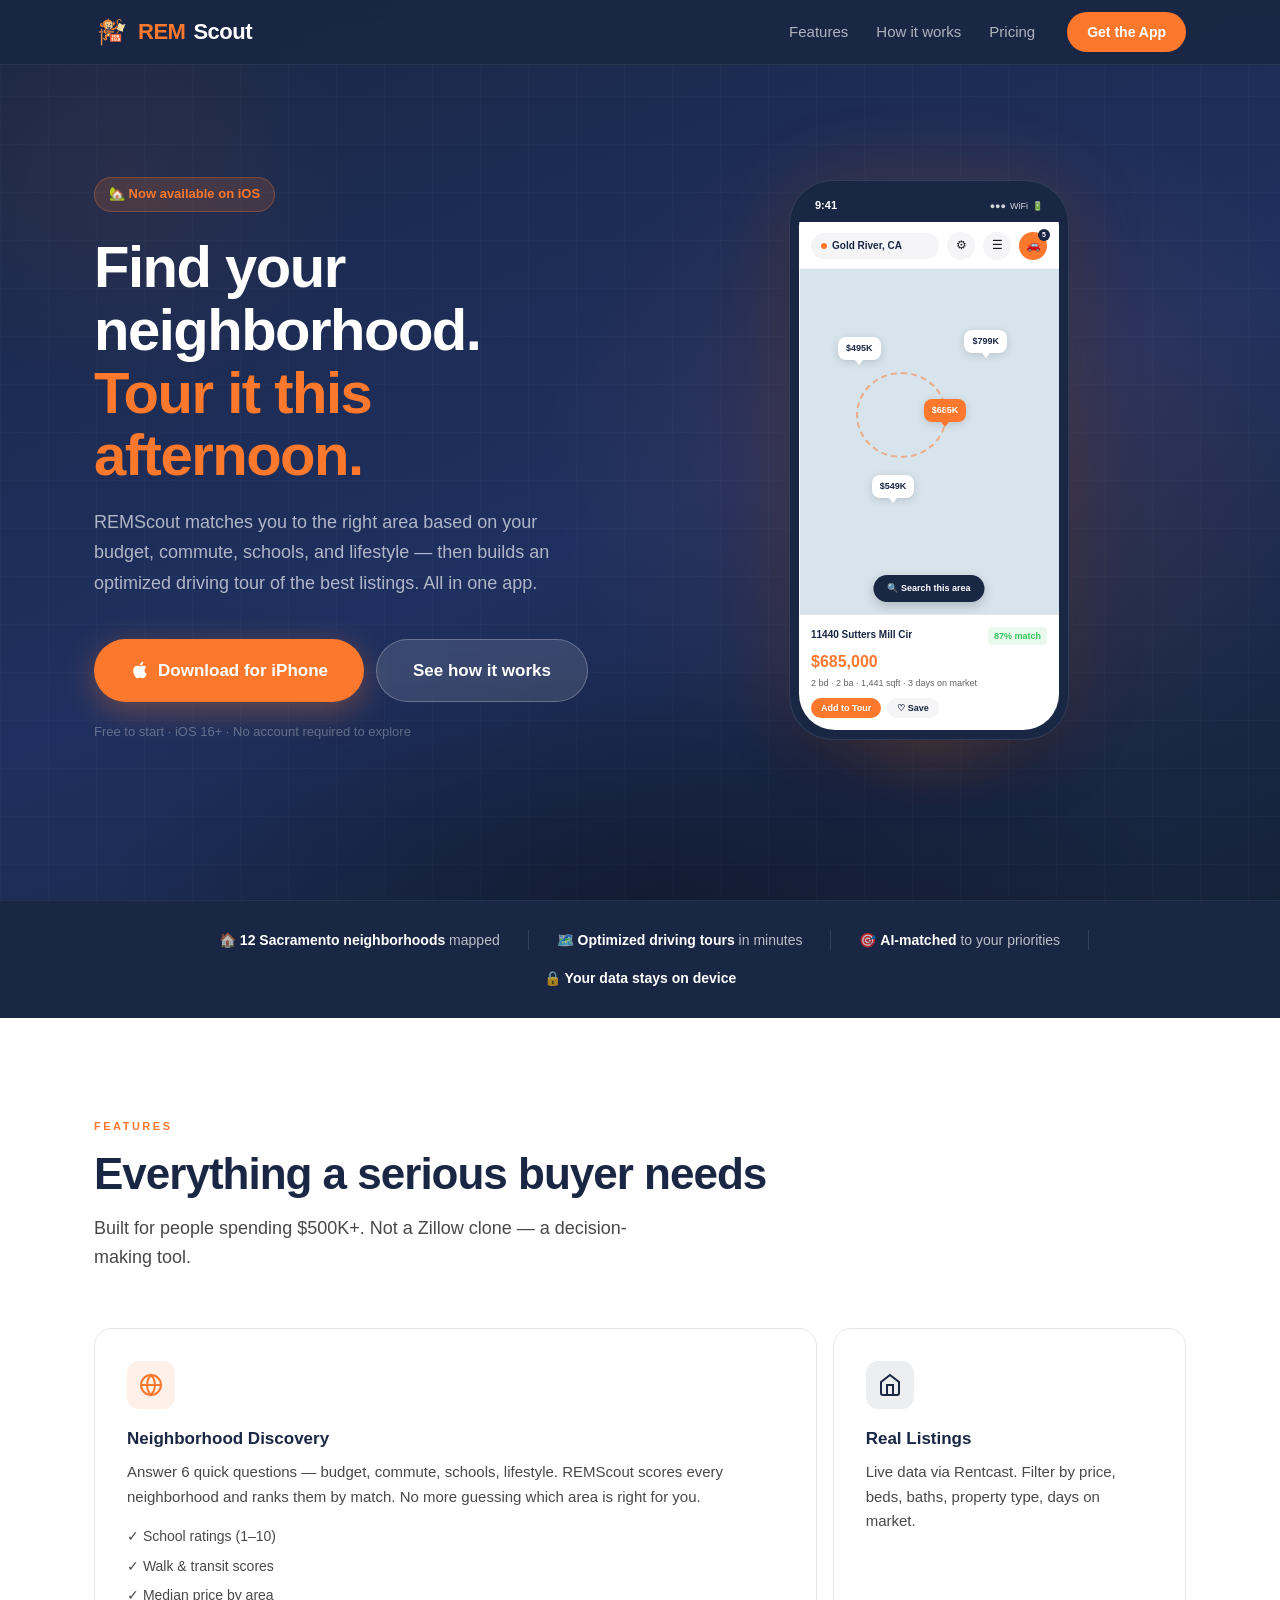
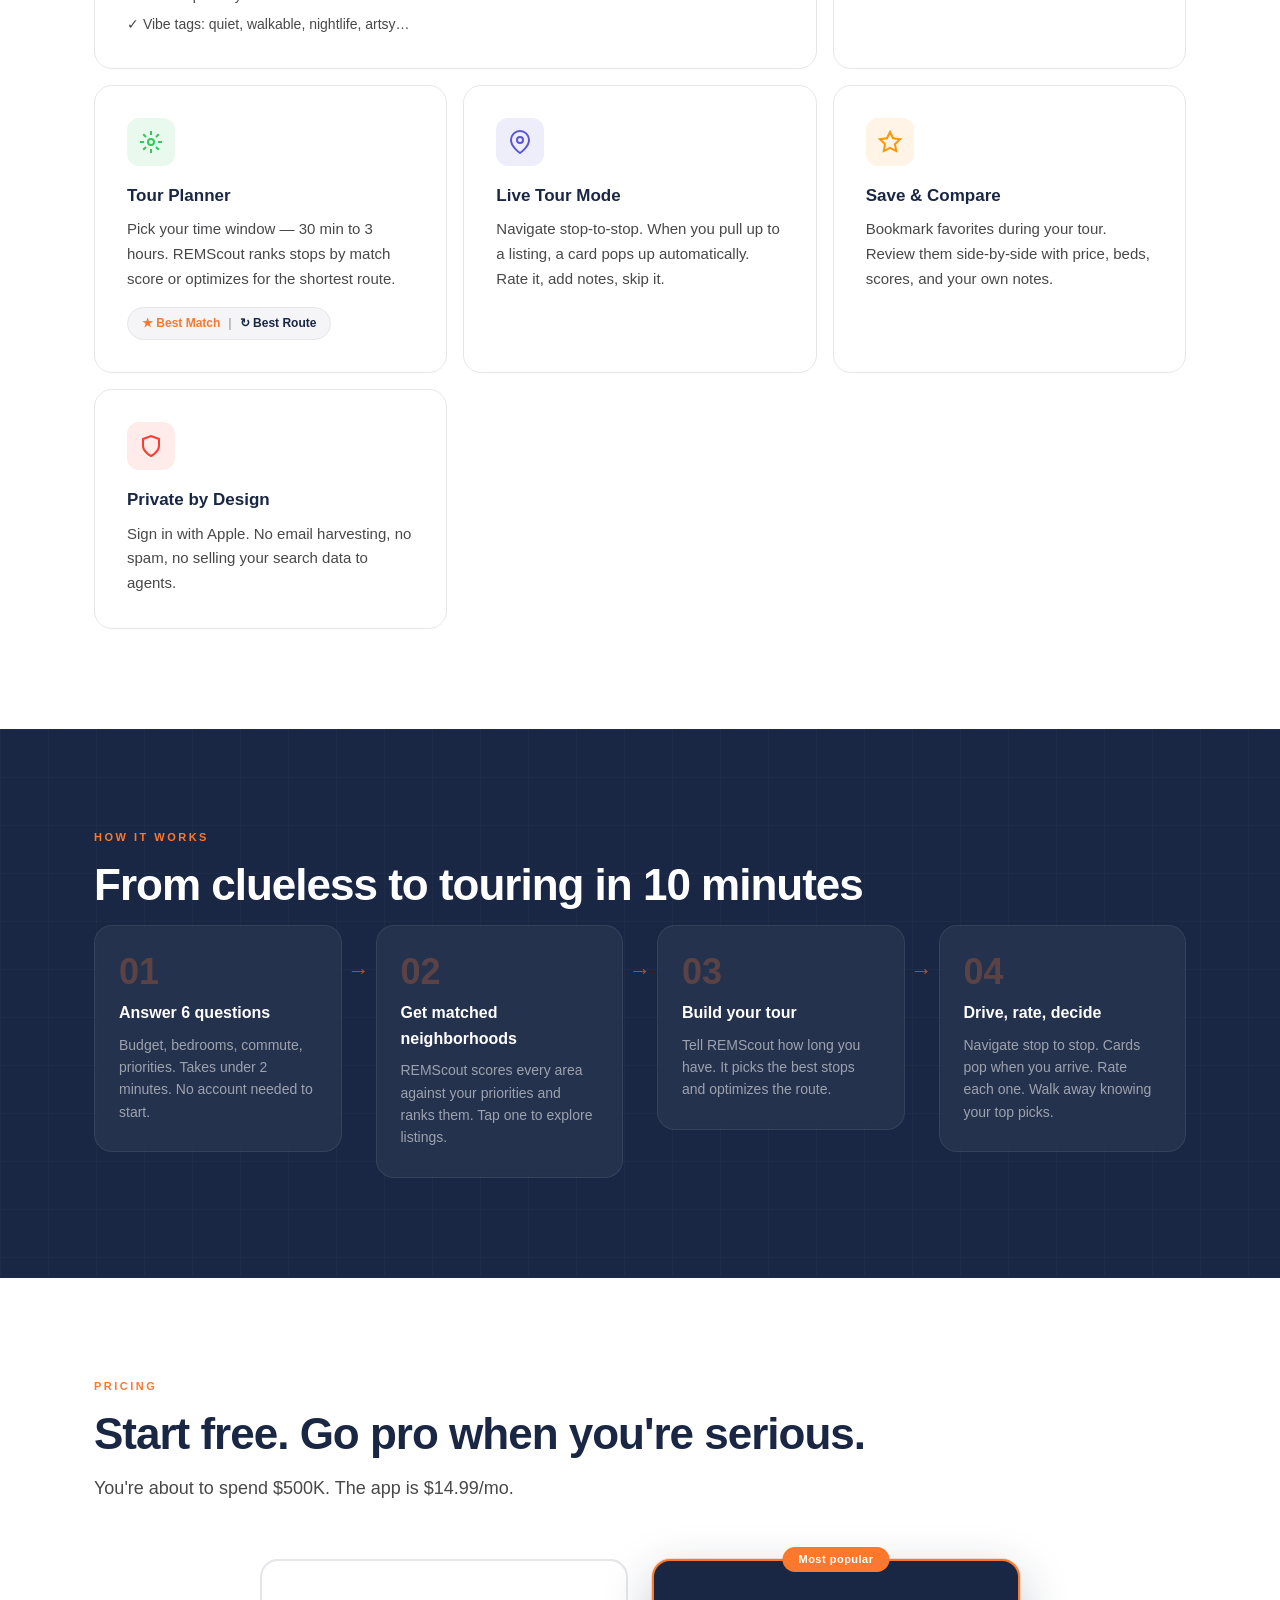
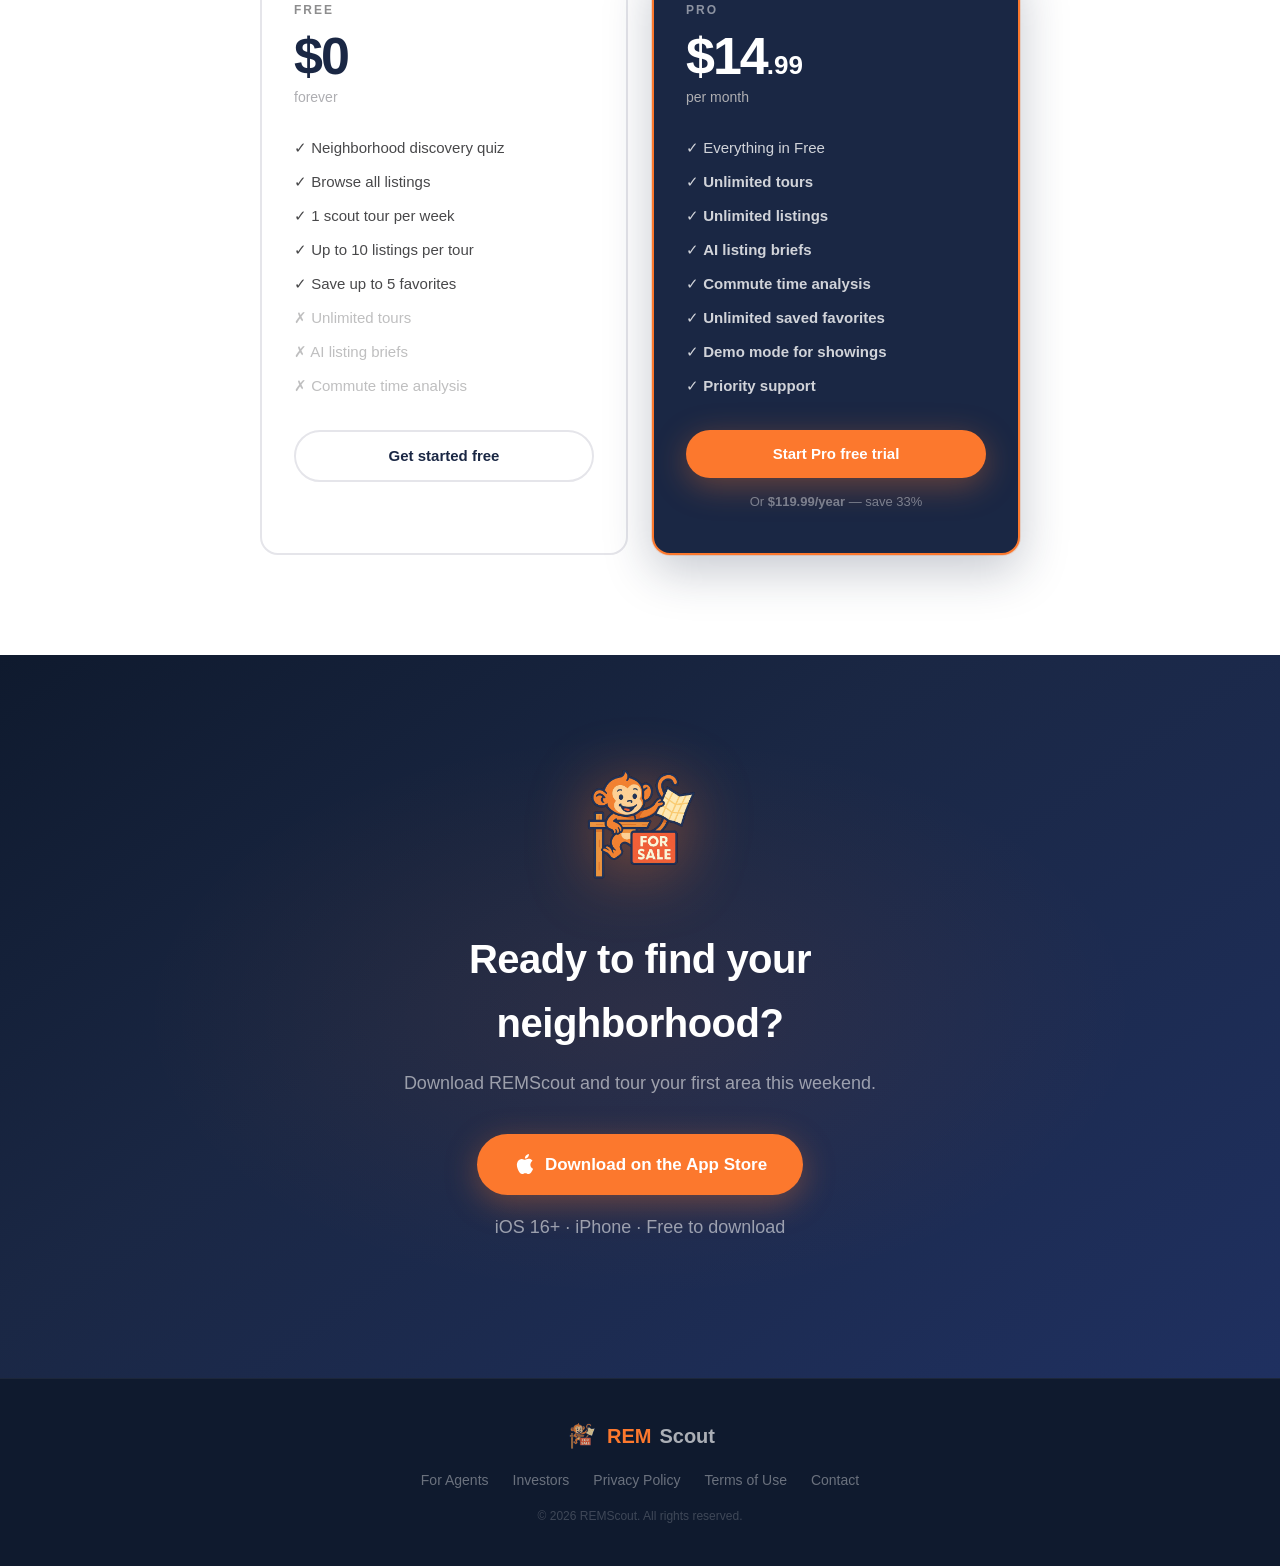
==== commit 86c7aec3: "Add gated For Investors + For Partner Agents pages (DocSend-ready) - /investors and /partners: brand" ====
--- a/index.html
+++ b/index.html
@@ -323,6 +323,8 @@
         <span class="logo-rem">REM</span><span class="logo-scout">Scout</span>
       </div>
       <div class="footer-links">
+        <a href="/partners">For Agents</a>
+        <a href="/investors">Investors</a>
         <a href="/privacy">Privacy Policy</a>
         <a href="/terms">Terms of Use</a>
         <a href="mailto:hello@remscout.com">Contact</a>
